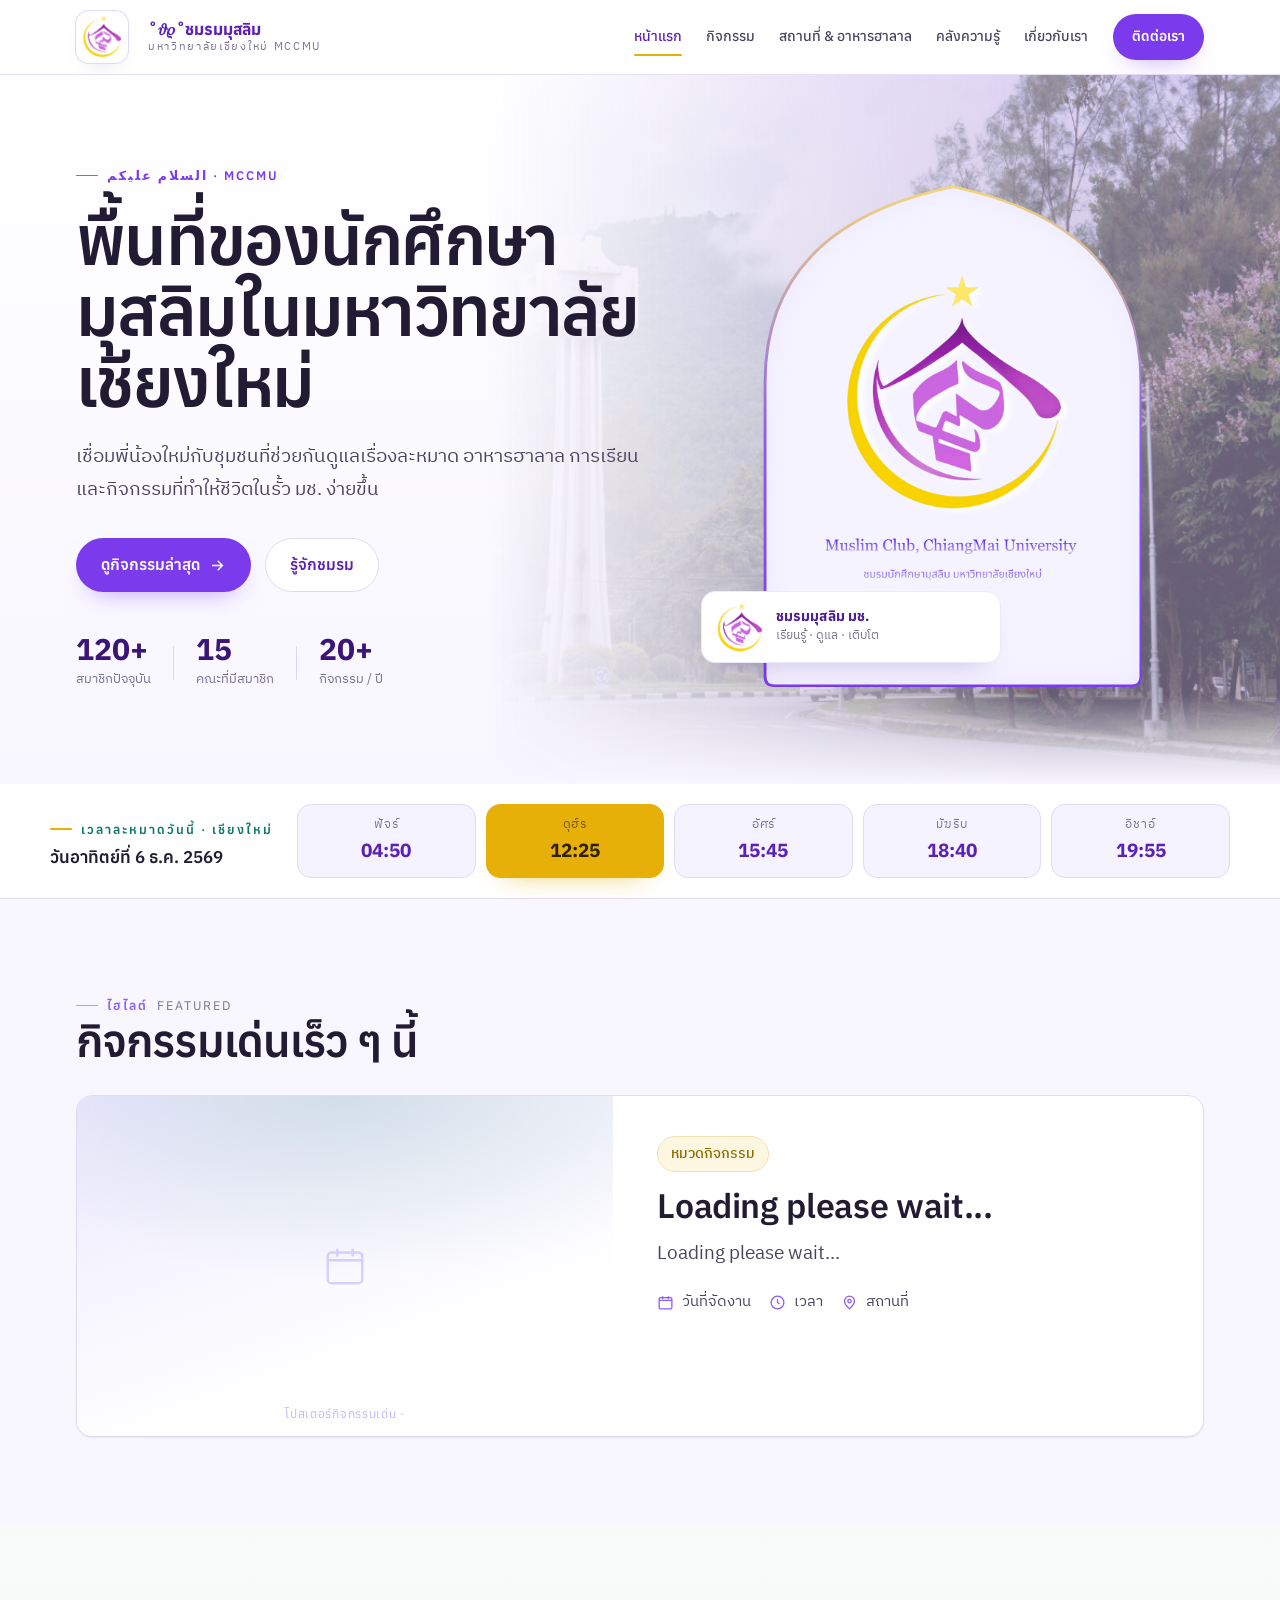
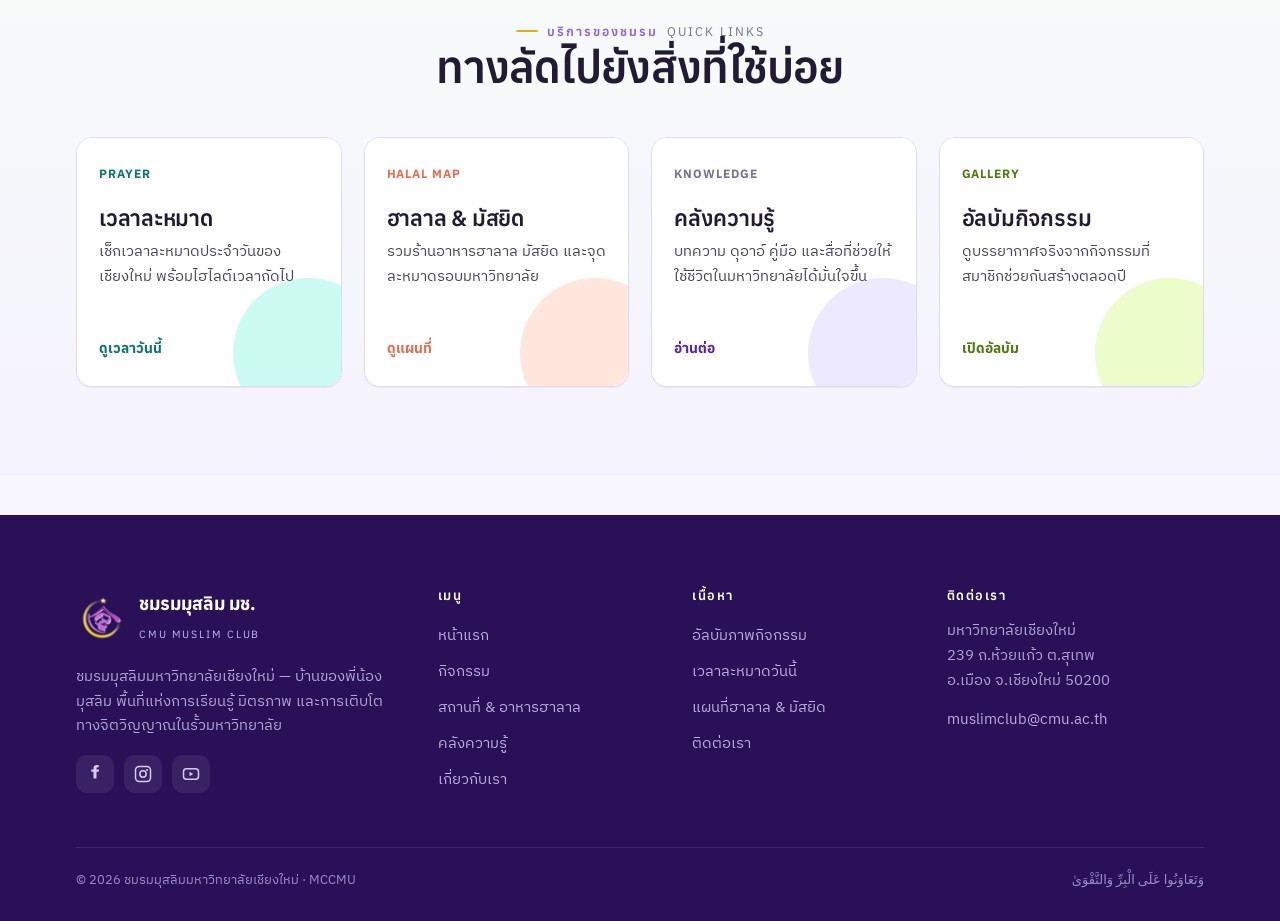
==== index.html @ 12a55e5b "Committee as single-row carousel (big cards) + minor tweaks - about: committee uses card carousel wi" ====
<!DOCTYPE html>
<html lang="th">
<head>
<meta charset="UTF-8">
<meta name="viewport" content="width=device-width, initial-scale=1.0">
<link rel="icon" type="image/png" href="assets/logo_white_bc.png">
<link rel="apple-touch-icon" href="assets/logo_white_bc.png">
<title>ชมรมมุสลิม มช. · MCCMU</title>
<link rel="stylesheet" href="assets/mccmu.css">
</head>
<body data-page="home">
<div id="site-nav"></div>

<section class="hero">
  <div class="hero__photo" aria-hidden="true"></div>
  <div class="hero__pat" aria-hidden="true"></div>
  <div class="container hero__in">
    <div class="hero__copy">
      <span class="eyebrow">السلام عليكم · MCCMU</span>
      <h1>พื้นที่ของนักศึกษามุสลิมในมหาวิทยาลัยเชียงใหม่</h1>
      <p class="hero__lead">เชื่อมพี่น้องใหม่กับชุมชนที่ช่วยกันดูแลเรื่องละหมาด อาหารฮาลาล การเรียน
        และกิจกรรมที่ทำให้ชีวิตในรั้ว มช. ง่ายขึ้น</p>
      <div class="hero__cta">
        <a class="btn btn--primary" href="activities.html">ดูกิจกรรมล่าสุด
          <svg viewBox="0 0 24 24" fill="none" stroke="currentColor" stroke-width="2" stroke-linecap="round"><path d="M5 12h14M13 6l6 6-6 6"/></svg></a>
        <a class="btn btn--ghost" href="about.html">รู้จักชมรม</a>
      </div>
      <div class="hero__meta">
        <div><strong>120+</strong><span>สมาชิกปัจจุบัน</span></div>
        <div class="vr"></div>
        <div><strong>15</strong><span>คณะที่มีสมาชิก</span></div>
        <div class="vr"></div>
        <div><strong>20+</strong><span>กิจกรรม / ปี</span></div>
      </div>
    </div>
    <div class="hero__media">
      <div class="hero__card hero__card--mihrab">
        <span class="hero__brush hero__brush--1" aria-hidden="true"></span>
        <span class="hero__brush hero__brush--2" aria-hidden="true"></span>
        <!-- โลโก้ชมรม (อัตราส่วน 4:5) — วางไฟล์ที่ assets/club-logo.png -->
        <img class="hero__logo-img" src="assets/club-logo.png"
             alt="โลโก้ชมรมนักศึกษามุสลิม มหาวิทยาลัยเชียงใหม่ · Muslim Club, Chiang Mai University"
             width="2079" height="2600">
        <!-- ทรงมิห์รอบ: clipPath (objectBoundingBox = scale ตามการ์ด) + เส้นขอบทอง -->
        <svg class="hero__arch-outline" viewBox="0 0 80 100" preserveAspectRatio="none" aria-hidden="true">
          <defs>
            <clipPath id="mihrabClip" clipPathUnits="objectBoundingBox">
              <path d="M.05,.98 L.05,.42 Q.05,.12 .5,.045 Q.95,.12 .95,.42 L.95,.98 Q.95,1 .925,1 L.075,1 Q.05,1 .05,.98 Z"/>
            </clipPath>
            <linearGradient id="archGrad" x1="0" y1="0" x2="0" y2="1">
              <stop offset="0" stop-color="#F4D679"/>
              <stop offset=".5" stop-color="#8B5CF6"/>
              <stop offset="1" stop-color="#7C3AED"/>
            </linearGradient>
          </defs>
          <!-- เงานุ่มด้านในขอบ → เพิ่มมิติให้ดูเป็นชั้น -->
          <path class="hero__arch-glow" d="M4,98 L4,42 Q4,12 40,4.5 Q76,12 76,42 L76,98 Q76,100 74,100 L6,100 Q4,100 4,98 Z" fill="none" vector-effect="non-scaling-stroke"/>
          <!-- เส้นขอบหลัก ไล่เฉดทอง→ม่วง ล้อสีโลโก้ -->
          <path class="hero__arch-stroke" d="M4,98 L4,42 Q4,12 40,4.5 Q76,12 76,42 L76,98 Q76,100 74,100 L6,100 Q4,100 4,98 Z" fill="none" vector-effect="non-scaling-stroke"/>
        </svg>
      </div>
      <div class="hero__badge">
        <img src="assets/logo_mark.png" alt="">
        <span><strong>ชมรมมุสลิม มช.</strong><small>เรียนรู้ · ดูแล · เติบโต</small></span>
      </div>
    </div>
  </div>
</section>

<section class="pstrip" id="prayer">
  <div class="container pstrip__in">
    <div class="pstrip__date">
      <span class="eyebrow">เวลาละหมาดวันนี้ · เชียงใหม่</span>
      <div class="pstrip__greg" id="pToday">—</div>
    </div>
    <div class="pstrip__times" id="pTimes"></div>
  </div>
</section>

<!-- กิจกรรมเด่นเร็ว ๆ นี้: ดึงจากชีต activities (featured=yes) — assets/api.js renderFeatured -->
<section class="section">
  <div class="container">
    <div class="s-head reveal" style="margin-bottom:30px">
      <span class="eyebrow">ไฮไลต์ <span class="en">Featured</span></span>
      <h2>กิจกรรมเด่นเร็ว ๆ นี้</h2>
    </div>
    <div class="feature-evt card reveal" id="homeFeatured">
      <div class="ph" data-label="โปสเตอร์กิจกรรมเด่น ·">
        <svg viewBox="0 0 24 24" fill="none" stroke="currentColor" stroke-width="1.3"><rect x="3" y="5" width="18" height="16" rx="2"/><path d="M3 9h18M8 3v4M16 3v4"/></svg></div>
      <div class="feature-evt__body">
        <div class="evt__tags" style="display:flex;gap:8px;margin-bottom:14px">
          <span class="chip chip--gold" data-feat="category">หมวดกิจกรรม</span>
        </div>
        <h2 style="font-size:clamp(24px,3vw,34px)" data-feat="title">Loading please wait...</h2>
        <p class="lead" style="margin:14px 0 20px" data-feat="description">Loading please wait...</p>
        <div class="feature-evt__meta">
          <span><svg viewBox="0 0 24 24" fill="none" stroke="currentColor" stroke-width="1.8"><rect x="3" y="5" width="18" height="16" rx="2"/><path d="M8 3v4M16 3v4M3 9h18"/></svg> <span data-feat="date">วันที่จัดงาน</span></span>
          <span><svg viewBox="0 0 24 24" fill="none" stroke="currentColor" stroke-width="1.8"><circle cx="12" cy="12" r="9"/><path d="M12 7v5l3 2"/></svg> <span data-feat="time">เวลา</span></span>
          <span><svg viewBox="0 0 24 24" fill="none" stroke="currentColor" stroke-width="1.8"><path d="M12 21s-7-6-7-11a7 7 0 0 1 14 0c0 5-7 11-7 11z"/><circle cx="12" cy="10" r="2.4"/></svg> <span data-feat="location">สถานที่</span></span>
        </div>
      </div>
    </div>
  </div>
</section>

<!-- บริการของชมรม (Quick links) -->
<section class="section section--soft">
  <div class="container">
    <div class="s-head center reveal">
      <span class="eyebrow">บริการของชมรม <span class="en">Quick links</span></span>
      <h2>ทางลัดไปยังสิ่งที่ใช้บ่อย</h2>
    </div>
    <div class="grid g-4 svc" style="margin-top:46px">
      <a class="card card--hover svc__card svc__card--prayer reveal" href="#prayer">
        <span class="svc__tag">Prayer</span>
        <h3>เวลาละหมาด</h3>
        <p>เช็กเวลาละหมาดประจำวันของเชียงใหม่ พร้อมไฮไลต์เวลาถัดไป</p>
        <span class="svc__go">ดูเวลาวันนี้</span>
      </a>
      <a class="card card--hover svc__card svc__card--map reveal" href="halal-map.html">
        <span class="svc__tag">Halal Map</span>
        <h3>ฮาลาล & มัสยิด</h3>
        <p>รวมร้านอาหารฮาลาล มัสยิด และจุดละหมาดรอบมหาวิทยาลัย</p>
        <span class="svc__go">ดูแผนที่</span>
      </a>
      <a class="card card--hover svc__card svc__card--learn reveal" href="knowledge.html">
        <span class="svc__tag">Knowledge</span>
        <h3>คลังความรู้</h3>
        <p>บทความ ดุอาอ์ คู่มือ และสื่อที่ช่วยให้ใช้ชีวิตในมหาวิทยาลัยได้มั่นใจขึ้น</p>
        <span class="svc__go">อ่านต่อ</span>
      </a>
      <a class="card card--hover svc__card svc__card--gallery reveal" href="activities.html#gallery">
        <span class="svc__tag">Gallery</span>
        <h3>อัลบัมกิจกรรม</h3>
        <p>ดูบรรยากาศจริงจากกิจกรรมที่สมาชิกช่วยกันสร้างตลอดปี</p>
        <span class="svc__go">เปิดอัลบัม</span>
      </a>
    </div>
  </div>
</section>

<div id="site-footer"></div>

<!-- ข้อมูลทั้งหน้าโหลดก้อนเดียวผ่าน assets/api.js (?sheet=all + cache) · hero เป็นการ์ดโลโก้ static -->
<script>
// today's prayer times (Chiang Mai · placeholder) + highlight next
(function(){
  var times = [
    ['ฟัจร์','Fajr','04:50'],['ดุฮ์ร','Dhuhr','12:25'],['อัศร์','Asr','15:45'],
    ['มัฆริบ','Maghrib','18:40'],['อิชาอ์','Isha','19:55']
  ];
  var now = new Date();
  var mins = now.getHours()*60+now.getMinutes();
  var nextIdx = times.findIndex(function(t){var p=t[2].split(':');return (+p[0]*60+ +p[1])>mins;});
  if(nextIdx<0) nextIdx=0;
  var wrap=document.getElementById('pTimes');
  wrap.innerHTML = times.map(function(t,i){
    return '<div class="ptime'+(i===nextIdx?' next':'')+'"><span>'+t[0]+'</span><strong>'+t[2]+'</strong></div>';
  }).join('');
  var th = ['อาทิตย์','จันทร์','อังคาร','พุธ','พฤหัสบดี','ศุกร์','เสาร์'];
  var thm=['ม.ค.','ก.พ.','มี.ค.','เม.ย.','พ.ค.','มิ.ย.','ก.ค.','ส.ค.','ก.ย.','ต.ค.','พ.ย.','ธ.ค.'];
  document.getElementById('pToday').textContent =
    'วัน'+th[now.getDay()]+'ที่ '+now.getDate()+' '+thm[now.getMonth()]+' '+(now.getFullYear()+543);
})();
</script>
<script src="assets/api.js"></script>
<script src="assets/site.js"></script>
</body>
</html>
---- assets/mccmu.css ----
/* ==========================================================================
   MCCMU — Muslim Club, Chiang Mai University
   Design system · purple minimal · bilingual (TH/EN)
   ========================================================================== */

@import url('https://fonts.googleapis.com/css2?family=Anuphan:wght@300;400;500;600;700&family=IBM+Plex+Sans+Thai:wght@300;400;500;600;700&display=swap');

:root{
  /* ---- pastel purple scale ---- */
  --grape-950:#2A1057;
  --grape-900:#3B1578;
  --grape-800:#4C1D95;
  --grape-700:#5B21B6;
  --grape-600:#7C3AED;   /* primary — pastel-shifted */
  --grape-500:#8B5CF6;
  --grape-400:#A78BFA;
  --violet-300:#C4B5FD;
  --violet-200:#DDD6FE;
  --lilac-100:#EDE9FE;
  --lilac-50:#F5F3FF;

  /* ---- neutrals ---- */
  --paper:#F8F6FF;
  --paper-2:#F0ECFB;
  --ink:#211B33;
  --ink-soft:#4A4360;
  --muted:#7A7290;
  --line:#E2DAF5;
  --white:#ffffff;

  /* ---- accent (gold, from logo) — use sparingly ---- */
  --gold:#E7B008;
  --gold-soft:#F4D679;
  --teal:#0F766E;
  --teal-soft:#CCFBF1;
  --coral:#E76F51;
  --coral-soft:#FFE7DE;
  --leaf:#4D7C0F;
  --leaf-soft:#ECFCCB;

  /* ---- effects ---- */
  --radius:16px;
  --radius-sm:10px;
  --radius-lg:24px;
  --shadow-sm:0 1px 2px rgba(43,15,92,.05), 0 1px 0 rgba(43,15,92,.02);
  --shadow:0 14px 40px -22px rgba(43,15,92,.35);
  --shadow-lg:0 40px 90px -50px rgba(43,15,92,.55);
  --ring:0 0 0 1px var(--line);

  --container:1180px;
  --nav-h:74px;

  --font-display:'Anuphan', system-ui, sans-serif;
  --font-body:'IBM Plex Sans Thai','Anuphan', system-ui, sans-serif;
}

/* ---------- reset ---------- */
*,*::before,*::after{box-sizing:border-box;}
html{ -webkit-text-size-adjust:100%; scroll-behavior:smooth; }
body{
  margin:0;
  font-family:var(--font-body);
  background:
    linear-gradient(180deg, rgba(255,255,255,.6), transparent 380px),
    var(--paper);
  color:var(--ink);
  font-size:17px;
  line-height:1.65;
  -webkit-font-smoothing:antialiased;
  text-rendering:optimizeLegibility;
}
img{max-width:100%;display:block;}
a{color:inherit;text-decoration:none;}
button{font-family:inherit;}
h1,h2,h3,h4{font-family:var(--font-display);font-weight:600;line-height:1.12;margin:0;letter-spacing:-.01em;color:var(--ink);}
p{margin:0;}
::selection{background:var(--violet-200);color:var(--grape-900);}

/* ---------- layout helpers ---------- */
.container{width:100%;max-width:var(--container);margin-inline:auto;padding-inline:26px;}
.section{padding:88px 0;}
.section--tight{padding:64px 0;}
.eyebrow{
  display:inline-flex;align-items:center;gap:9px;
  font-family:var(--font-display);
  font-size:12.5px;font-weight:600;letter-spacing:.16em;text-transform:uppercase;
  color:var(--grape-500);
}
.eyebrow::before{content:"";width:22px;height:1.5px;background:var(--gold);border-radius:2px;}
.lead{font-size:19px;color:var(--ink-soft);line-height:1.7;}
.muted{color:var(--muted);}
.en{ font-family:var(--font-display); color:var(--muted); font-weight:400; }

/* section title block */
.s-head{max-width:660px;}
.s-head h2{font-size:clamp(30px,4vw,44px);letter-spacing:-.02em;}
.s-head .lead{margin-top:18px;}
.center{text-align:center;margin-inline:auto;}

/* ---------- buttons ---------- */
.btn{
  display:inline-flex;align-items:center;justify-content:center;gap:9px;
  font-family:var(--font-display);font-weight:600;font-size:15.5px;
  padding:13px 24px;border-radius:999px;border:1px solid transparent;
  cursor:pointer;transition:transform .18s ease, box-shadow .18s ease, background .18s ease, color .18s ease;
  white-space:nowrap;
}
.btn svg{width:17px;height:17px;}
.btn--primary{ background:var(--grape-600); color:#fff; box-shadow:0 12px 26px -14px rgba(124,58,237,.55); }
.btn--primary:hover{ background:var(--grape-500); transform:translateY(-2px); box-shadow:0 18px 34px -14px rgba(124,58,237,.65); }
.btn--ghost{ background:#fff; color:var(--grape-700); border-color:var(--line); }
.btn--ghost:hover{ border-color:var(--violet-300); color:var(--grape-600); transform:translateY(-2px); }
.btn--light{ background:rgba(255,255,255,.1); color:#fff; border-color:rgba(255,255,255,.28); backdrop-filter:blur(6px); }
.btn--light:hover{ background:rgba(255,255,255,.18); transform:translateY(-2px); }
.btn--gold{ background:var(--gold); color:#3a2a00; }
.btn--gold:hover{ background:var(--gold-soft); transform:translateY(-2px); }
.btn--sm{ padding:10px 18px; font-size:14px; }

/* ---------- cards ---------- */
.card{
  background:#fff;border:1px solid var(--line);border-radius:var(--radius);
  box-shadow:var(--shadow-sm);transition:transform .2s ease, box-shadow .2s ease, border-color .2s ease;
}
.card--hover:hover{ transform:translateY(-4px); box-shadow:var(--shadow); border-color:var(--violet-200); }

/* arch / mihrab framed media (echoes the dome in the logo) */
.arch{ border-radius:140px 140px var(--radius) var(--radius); overflow:hidden; }
.arch-sm{ border-radius:80px 80px 10px 10px; overflow:hidden; }

/* placeholder media */
.ph{
  position:relative;background:
    radial-gradient(120% 90% at 50% 0%, rgba(15,118,110,.14), transparent 60%),
    linear-gradient(160deg,var(--lilac-100),#fff 70%);
  color:var(--violet-300);display:grid;place-items:center;overflow:hidden;
}
.ph svg{width:46px;height:46px;opacity:.6;}
.ph[data-label]::after{
  content:attr(data-label);position:absolute;bottom:12px;left:0;right:0;text-align:center;
  font-family:var(--font-display);font-size:12px;letter-spacing:.06em;color:var(--violet-300);text-transform:uppercase;
}
/* real image inside a .ph wrapper (loaded from backend/Drive) */
.ph > img{position:absolute;inset:0;width:100%;height:100%;object-fit:cover;display:block;}
.ph.has-img{background:none;}
.ph.has-img::after{display:none;}
.ph.has-img > svg{display:none;}

.media-fill{position:absolute;inset:0;width:100%;height:100%;object-fit:cover;}

/* skeleton loading shimmer */
.skel{position:relative;overflow:hidden;background:var(--lilac-100);}
.skel::after{content:"";position:absolute;inset:0;transform:translateX(-100%);
  background:linear-gradient(90deg,transparent,rgba(255,255,255,.6),transparent);
  animation:skelShimmer 1.3s infinite;}
@keyframes skelShimmer{100%{transform:translateX(100%);}}
.skel-line{height:12px;border-radius:6px;margin:8px 0;}
@media (prefers-reduced-motion:reduce){.skel::after{animation:none;}}

/* chips / badges */
.chip{
  display:inline-flex;align-items:center;gap:7px;
  padding:6px 13px;border-radius:999px;font-size:13.5px;font-weight:500;
  background:var(--lilac-50);color:var(--grape-600);border:1px solid var(--line);
}
.chip--gold{ background:#fdf6e0; color:#8a6a00; border-color:#f0e2b0; }
.dot{width:7px;height:7px;border-radius:50%;background:var(--grape-500);}

/* ---------- decorative ---------- */
.khatam{ color:var(--violet-300); }   /* set color, use as mask/stroke holder */
.divider-mark{
  display:flex;align-items:center;justify-content:center;gap:14px;color:var(--violet-300);
}
.divider-mark::before,.divider-mark::after{content:"";height:1px;width:54px;background:linear-gradient(90deg,transparent,var(--violet-200));}
.divider-mark::after{background:linear-gradient(90deg,var(--violet-200),transparent);}

/* ===========================================================================
   NAVBAR
   =========================================================================== */
.nav{
  position:sticky;top:0;z-index:50;
  background:rgba(255,255,255,.88);backdrop-filter:saturate(150%) blur(16px);
  border-bottom:1px solid rgba(226,218,245,.82);
}
.nav__in{ height:var(--nav-h); display:flex;align-items:center;gap:14px; }
.brand{ display:flex;align-items:center;gap:20px; margin-right:auto; }
.brand__logo-wrap{
  display:flex;align-items:center;justify-content:center;
  width:52px;height:52px;border-radius:13px;overflow:hidden;flex-shrink:0;
  background:#fff;box-shadow:var(--ring), 0 10px 24px -18px rgba(43,15,92,.5);
}
.brand__logo{ width:52px;height:52px;object-fit:contain; }
.brand__txt{ display:flex;flex-direction:column;line-height:1.05; }
.brand__th{ font-family:var(--font-display);font-weight:700;font-size:16px;color:var(--grape-700);letter-spacing:-.01em; padding-bottom:5px; }
.brand__en{ font-size:10.5px;letter-spacing:.16em;text-transform:uppercase;color:var(--muted);white-space:nowrap; }
.nav__links{ display:flex;align-items:center;gap:2px; }
.nav__links a{
  font-family:var(--font-display);font-weight:500;font-size:14px;color:var(--ink-soft);white-space:nowrap;
  padding:9px 11px;border-radius:999px;transition:color .15s, background .15s;position:relative;
}
.nav__links a:hover{ color:var(--grape-600);background:var(--lilac-50); }
.nav__links a.is-active{ color:var(--grape-700); }
.nav__links a.is-active::after{
  content:"";position:absolute;left:11px;right:11px;bottom:2px;height:2px;border-radius:2px;background:var(--gold);
}
.nav__cta{ display:flex;align-items:center;gap:10px; }
.nav__burger{ display:none;width:42px;height:42px;border-radius:12px;border:1px solid var(--line);background:#fff;cursor:pointer;align-items:center;justify-content:center; }
.nav__burger svg{width:20px;height:20px;color:var(--grape-700);}

/* mobile drawer */
.drawer{ display:none; }
@media (max-width:980px){
  .nav__links,.nav__cta .btn{ display:none; }
  .nav__burger{ display:flex; }
  .drawer{
    display:block;position:fixed;inset:var(--nav-h) 0 0 0;z-index:49;
    background:rgba(251,250,255,.98);backdrop-filter:blur(10px);
    padding:22px 26px;overflow-y:auto;transform:translateY(-12px);opacity:0;pointer-events:none;
    transition:opacity .2s, transform .2s;
  }
  .drawer.open{ opacity:1;transform:none;pointer-events:auto; }
  .drawer a{
    display:flex;align-items:center;justify-content:space-between;
    font-family:var(--font-display);font-weight:500;font-size:19px;color:var(--ink);
    padding:16px 4px;border-bottom:1px solid var(--line);
  }
  .drawer a .en{font-size:12px;}
}

/* ===========================================================================
   HOME PAGE REDESIGN
   =========================================================================== */
.hero{
  position:relative;overflow:hidden;color:var(--ink);padding:82px 0 92px;
  /* ธีมมินิมัลม่วง — พื้นสว่างลาเวนเดอร์ (รูปวิวอยู่ชั้น .hero__photo ฝั่งขวา) */
  background:
    radial-gradient(70% 90% at 88% -12%, rgba(139,92,246,.12), transparent 60%),
    linear-gradient(180deg, #ffffff 0%, var(--paper) 100%);
}
/* รูปวิว (หอนาฬิกา มช.) ฝั่งขวา เฟดจางหายไปทางซ้าย + เคลือบโทนม่วงให้เข้าธีม/กลบรอยแตก */
.hero__photo{
  position:absolute;top:0;right:0;bottom:0;width:62%;z-index:0;pointer-events:none;
  background:
    linear-gradient(rgba(124,58,237,.32), rgba(59,21,120,.40)),
    url('view.png') center 30%/cover no-repeat;
  filter:saturate(.7);
  opacity:.65;
  -webkit-mask-image:linear-gradient(90deg, transparent 0%, rgba(0,0,0,.5) 36%, #000 70%);
          mask-image:linear-gradient(90deg, transparent 0%, rgba(0,0,0,.5) 36%, #000 70%);
}
.hero::after{
  content:"";position:absolute;left:0;right:0;bottom:-1px;height:90px;
  background:linear-gradient(180deg, transparent, var(--paper));
  pointer-events:none;
}
.hero__pat{position:absolute;inset:0;color:var(--grape-500);opacity:.05;background-image:var(--khatam-url);background-size:118px;}
.hero__in{position:relative;z-index:1;display:grid;grid-template-columns:minmax(0,1fr) minmax(330px,.88fr);align-items:center;gap:54px;}
.hero .eyebrow{color:var(--grape-600);}
.hero .eyebrow::before{background:var(--grape-500);}
.hero h1{color:var(--ink);font-size:clamp(38px,5.8vw,68px);letter-spacing:-.025em;margin-top:18px;line-height:1.05;max-width:780px;}
.hero__lead{margin-top:22px;max-width:600px;font-size:19px;line-height:1.75;color:var(--ink-soft);}
.hero__cta{display:flex;gap:14px;margin-top:32px;flex-wrap:wrap;}
.hero__meta{display:flex;align-items:center;gap:22px;margin-top:42px;flex-wrap:wrap;}
.hero__meta strong{font-family:var(--font-display);font-size:30px;color:var(--grape-900);display:block;line-height:1;}
.hero__meta span{font-size:13px;color:var(--muted);}
.hero__meta .vr{width:1px;height:34px;background:var(--violet-200);}
.hero__media{position:relative;display:flex;align-items:center;justify-content:center;min-height:470px;}
.hero__card{
  position:relative;width:min(100%,420px);aspect-ratio:4/5;border-radius:24px;overflow:hidden;
  border:1px solid rgba(255,255,255,.28);
  box-shadow:0 36px 70px -34px rgba(0,0,0,.72), 0 0 0 8px rgba(255,255,255,.08);
  transform:rotate(1.4deg);
}
.hero__slides{position:absolute;inset:0;background:var(--grape-900);}
.hero__slide{
  position:absolute;inset:0;width:100%;height:100%;object-fit:cover;
  opacity:0;transform:scale(1.06);transition:opacity 1.1s ease, transform 6.5s ease;
}
.hero__slide.is-active{opacity:1;transform:scale(1);}
.hero__card::after{
  content:"";position:absolute;inset:0;pointer-events:none;
  background:linear-gradient(180deg, rgba(0,0,0,.08), transparent 42%, rgba(33,27,51,.42));
}
/* hero card ทรงมิห์รอบโค้งแหลม (ธีมมัสยิด) ใส่โลโก้ + พื้นหลังแต่งลาย โทนม่วง/ทอง
   ใช้ SVG clipPath (objectBoundingBox) ทำปลายแหลม — scale ตามการ์ดอัตโนมัติ */
.hero__card--mihrab{
  background:var(--lilac-50);                 /* ลาเวนเดอร์อ่อน แยกจากพื้น hero นิด ๆ */
  transform:none;border:0;border-radius:0;
  display:flex;align-items:center;justify-content:center;
  -webkit-clip-path:url(#mihrabClip);
  clip-path:url(#mihrabClip);
  filter:drop-shadow(0 16px 30px rgba(59,21,120,.16)); /* เงานุ่มตามรูปทรง ไม่ลอย */
}
.hero__card--mihrab::after{display:none;}    /* ไม่ต้องมี overlay เข้มทับโลโก้ */
.hero__card--mihrab .hero__logo-img{
  position:relative;z-index:2;
  width:74%;height:auto;max-height:80%;object-fit:contain;display:block;
  margin-top:9%;                             /* ดันโลโก้ลงให้พ้นยอดแหลม */
}
/* เส้นขอบทองตามรูปทรงมิห์รอบ */
.hero__arch-outline{position:absolute;inset:0;width:100%;height:100%;z-index:3;pointer-events:none;}
.hero__arch-glow{stroke:var(--grape-400);stroke-width:5;opacity:.28;filter:blur(2px);}
.hero__arch-stroke{stroke:url(#archGrad);stroke-width:5;}
/* brush accent — ซ่อนไว้ในธีมมินิมัล (ลดของประดับ) */
.hero__brush{ display:none; }
.hero__badge{
  position:absolute;left:0;bottom:24px;z-index:6;display:flex;align-items:center;gap:12px;
  width:min(82%,300px);padding:11px 14px;border-radius:14px;background:#fff;
  color:var(--ink);border:1px solid var(--lilac-100);box-shadow:0 14px 28px -18px rgba(59,21,120,.30);
  animation:floaty 4.8s ease-in-out infinite;
}
.hero__badge img{width:48px;height:48px;object-fit:contain;flex-shrink:0;}
.hero__badge strong{font-family:var(--font-display);font-size:14px;line-height:1.2;display:block;color:var(--grape-800);}
.hero__badge small{display:block;font-size:12px;color:var(--muted);margin-top:2px;}
.hero__dots{position:absolute;left:0;right:0;bottom:16px;display:flex;gap:7px;justify-content:center;z-index:5;}
.hero__dot{width:7px;height:7px;border-radius:50%;background:rgba(255,255,255,.52);transition:.35s;}
.hero__dot.is-active{background:var(--gold-soft);width:22px;border-radius:5px;}
@keyframes floaty{0%,100%{transform:translateY(0)}50%{transform:translateY(-8px)}}

.pstrip{background:#fff;color:var(--ink);border-bottom:1px solid var(--line);}
.pstrip__in{display:flex;align-items:center;gap:24px;padding:20px 0;flex-wrap:wrap;}
.pstrip__date{min-width:190px;}
.pstrip .eyebrow{color:var(--teal);}
.pstrip__greg{font-family:var(--font-display);font-weight:600;font-size:17px;margin-top:4px;}
.pstrip__times{display:flex;gap:10px;flex:1;flex-wrap:wrap;}
.ptime{flex:1;min-width:88px;text-align:center;padding:11px 8px;border-radius:14px;border:1px solid var(--line);background:var(--lilac-50);}
.ptime span{display:block;font-size:11.5px;letter-spacing:.08em;text-transform:uppercase;color:var(--muted);}
.ptime strong{font-family:var(--font-display);font-size:19px;font-weight:700;color:var(--grape-700);}
.ptime.next{background:var(--gold);border-color:var(--gold);box-shadow:0 14px 28px -20px rgba(231,176,8,.8);}
.ptime.next span{color:#745600;}.ptime.next strong{color:#2e2100;}
.pstrip__link{display:inline-flex;align-items:center;gap:7px;font-family:var(--font-display);font-weight:700;font-size:14.5px;color:var(--teal);white-space:nowrap;}
.pstrip__link svg{width:16px;height:16px;}

.home-intro{display:grid;grid-template-columns:minmax(0,1.05fr) minmax(320px,.95fr);gap:42px;align-items:center;}
.home-intro__copy h2{font-size:clamp(30px,4vw,46px);margin-top:14px;}
.home-intro__copy .lead{margin-top:18px;max-width:650px;}
.home-intro__panel{display:grid;gap:12px;}
.quick-row{
  display:grid;grid-template-columns:44px 1fr;gap:4px 16px;align-items:center;padding:18px 20px;border-radius:16px;
  background:#fff;border:1px solid var(--line);box-shadow:var(--shadow-sm);
}
.quick-row span{grid-row:span 2;font-family:var(--font-display);font-weight:800;color:var(--teal);font-size:18px;}
.quick-row strong{font-family:var(--font-display);font-size:18px;color:var(--ink);}
.quick-row small{color:var(--muted);font-size:13.5px;}
.quick-row:hover{border-color:var(--teal-soft);box-shadow:var(--shadow);transform:translateY(-2px);}

.section--soft{background:linear-gradient(180deg,#F7FBF8 0%, var(--lilac-50) 100%);}
.row-head{display:flex;justify-content:space-between;align-items:flex-end;gap:20px;flex-wrap:wrap;}

.svc__card{
  position:relative;min-height:250px;padding:26px 22px;display:flex;flex-direction:column;align-items:flex-start;overflow:hidden;
  isolation:isolate;
}
.svc__card::before{content:"";position:absolute;inset:0;z-index:-2;background:#fff;}
.svc__card::after{
  content:"";position:absolute;right:-42px;bottom:-42px;width:150px;height:150px;border-radius:50%;z-index:-1;
  background:rgba(124,58,237,.1);transition:transform .2s ease;
}
.svc__card:hover::after{transform:scale(1.12);}
.svc__tag{font-family:var(--font-display);font-weight:700;font-size:12px;letter-spacing:.08em;text-transform:uppercase;color:var(--muted);}
.svc__card h3{font-size:22px;margin:22px 0 10px;}
.svc__card p{color:var(--ink-soft);font-size:14.8px;line-height:1.65;flex:1;}
.svc__go{margin-top:18px;font-family:var(--font-display);font-weight:700;font-size:14px;color:var(--grape-700);}
.svc__card--prayer::after{background:var(--teal-soft);}
.svc__card--map::after{background:var(--coral-soft);}
.svc__card--learn::after{background:var(--lilac-100);}
.svc__card--gallery::after{background:var(--leaf-soft);}
.svc__card--prayer .svc__tag,.svc__card--prayer .svc__go{color:var(--teal);}
.svc__card--map .svc__tag,.svc__card--map .svc__go{color:var(--coral);}
.svc__card--gallery .svc__tag,.svc__card--gallery .svc__go{color:var(--leaf);}

.home-events{margin-top:44px;}
.evt{overflow:hidden;}
.evt__media{position:relative;aspect-ratio:16/10;overflow:hidden;background:var(--lilac-100);}
.evt__media img{width:100%;height:100%;object-fit:cover;transition:transform .45s ease;}
.evt:hover .evt__media img{transform:scale(1.04);}
.evt__body{display:flex;gap:16px;padding:20px;}
.evt__date{flex-shrink:0;width:58px;height:58px;border-radius:14px;background:var(--grape-700);color:#fff;display:grid;place-items:center;text-align:center;line-height:1;}
.evt__date span{font-family:var(--font-display);font-size:22px;font-weight:700;}
.evt__date small{font-size:11px;opacity:.85;}
.evt h3{font-size:18px;margin:8px 0 5px;line-height:1.35;}
.evt p{font-size:14px;}
.ph.arch-sm{border-radius:16px 16px 0 0;}

.story-band{background:#fff;padding-top:72px;padding-bottom:72px;}
.story-band__in{display:grid;grid-template-columns:.95fr 1.05fr;gap:48px;align-items:center;}
.story-band__media{border-radius:24px;overflow:hidden;box-shadow:var(--shadow-lg);aspect-ratio:16/11;}
.story-band__media img{width:100%;height:100%;object-fit:cover;}
.story-band__copy h2{font-size:clamp(30px,4vw,44px);margin-top:14px;}
.story-band__copy .lead{margin-top:18px;}
.story-points{display:flex;gap:10px;flex-wrap:wrap;margin-top:24px;}
.story-points span{padding:9px 13px;border-radius:999px;background:var(--lilac-50);border:1px solid var(--line);font-family:var(--font-display);font-size:13.5px;color:var(--ink-soft);}

.verse{background:linear-gradient(135deg,var(--grape-950),#20362f);color:#fff;padding:84px 0;position:relative;overflow:hidden;text-align:center;}
.verse__pat{position:absolute;inset:0;color:#fff;opacity:.05;background-image:var(--khatam-url);background-size:120px;}
.verse__in{position:relative;max-width:760px;margin-inline:auto;}
.verse__ar{font-size:clamp(30px,5vw,46px);color:var(--gold-soft);margin:22px 0 18px;line-height:1.5;direction:rtl;font-family:'Anuphan',serif;}
.verse__tr{font-size:clamp(19px,2.4vw,24px);color:#e7ddfb;line-height:1.6;}
.verse__src{display:inline-block;margin-top:18px;font-size:13.5px;letter-spacing:.06em;color:var(--violet-300);}
.divider-mark{color:var(--gold);}

@media (max-width:960px){
  .hero{padding:58px 0 74px;}
  .hero__in,.home-intro,.story-band__in{grid-template-columns:1fr;}
  /* จอแคบ: รูปวิวเต็มกว้าง เฟดจากบนลงล่างแทน */
  .hero__photo{width:100%;opacity:.4;
    -webkit-mask-image:linear-gradient(180deg, transparent 0%, rgba(0,0,0,.55) 32%, #000 70%);
            mask-image:linear-gradient(180deg, transparent 0%, rgba(0,0,0,.55) 32%, #000 70%);}
  .hero__media{order:-1;min-height:auto;}
  .hero__card{width:min(100%,360px);transform:none;}
  .hero__badge{left:22px;bottom:22px;}
}
@media (max-width:620px){
  .hero h1{font-size:clamp(34px,12vw,48px);}
  .hero__meta{gap:14px;}
  .hero__meta .vr{display:none;}
  .hero__badge{position:relative;left:auto;bottom:auto;margin-top:-54px;width:calc(100% - 32px);}
  .pstrip__times{display:grid;grid-template-columns:repeat(2,minmax(0,1fr));width:100%;}
  .pstrip__link{width:100%;justify-content:center;}
  .quick-row{grid-template-columns:36px 1fr;padding:16px;}
  .svc__card{min-height:220px;}
}
@media (prefers-reduced-motion:reduce){
  .hero__slide{transition:opacity .4s;transform:none;}
  .hero__badge{animation:none;}
  .evt__media img,.svc__card::after{transition:none;}
}

/* ===========================================================================
   FOOTER
   =========================================================================== */
.footer{
  background:var(--grape-950);color:#cfc4ec;position:relative;overflow:hidden;
  padding:74px 0 30px;margin-top:40px;
}
.footer__pattern{ position:absolute;inset:0;color:#fff;opacity:.05;
  background-image:var(--khatam-url);background-size:120px;pointer-events:none; }
.footer__grid{ position:relative;display:grid;grid-template-columns:1.5fr 1fr 1fr 1.2fr;gap:40px; }
.footer__brand{ display:flex;align-items:center;gap:13px;margin-bottom:18px; }
.footer__brand img{ width:50px;height:50px;object-fit:contain; }
.footer__brand .th{ font-family:var(--font-display);font-weight:700;font-size:18px;color:#fff; }
.footer__brand .en{ font-size:10.5px;letter-spacing:.18em;text-transform:uppercase;color:var(--violet-300); }
.footer p{ font-size:14.5px;line-height:1.7;color:#b3a6d6; }
.footer h4{ color:#fff;font-size:13px;letter-spacing:.12em;text-transform:uppercase;margin-bottom:16px;font-weight:600; }
.footer__col a{ display:block;color:#bcaee0;font-size:14.5px;padding:6px 0;transition:color .15s; }
.footer__col a:hover{ color:#fff; }
.footer__social{ display:flex;gap:10px;margin-top:16px; }
.footer__social a{ width:38px;height:38px;border-radius:11px;display:grid;place-items:center;background:rgba(255,255,255,.07);transition:background .15s; }
.footer__social a:hover{ background:rgba(255,255,255,.16); }
.footer__social svg{ width:18px;height:18px;color:#d9cdf5; }
.footer__bottom{
  position:relative;margin-top:48px;padding-top:22px;border-top:1px solid rgba(255,255,255,.1);
  display:flex;justify-content:space-between;gap:16px;flex-wrap:wrap;font-size:13px;color:#9b8dc4;
}
@media (max-width:860px){ .footer__grid{ grid-template-columns:1fr 1fr; } }
@media (max-width:520px){ .footer__grid{ grid-template-columns:1fr; } }

/* ===========================================================================
   reveal-on-scroll
   =========================================================================== */
.reveal{opacity:0;transform:translateY(18px);transition:opacity .7s cubic-bezier(.2,.7,.2,1),transform .7s cubic-bezier(.2,.7,.2,1);}
.reveal.in{opacity:1;transform:none;}
@media (prefers-reduced-motion:reduce){ .reveal{opacity:1;transform:none;transition:none;} html{scroll-behavior:auto;} }

/* generic grids */
.grid{display:grid;gap:22px;}
.g-2{grid-template-columns:repeat(2,1fr);}
.g-3{grid-template-columns:repeat(3,1fr);}
.g-4{grid-template-columns:repeat(4,1fr);}
@media (max-width:900px){ .g-3,.g-4{grid-template-columns:repeat(2,1fr);} }
@media (max-width:620px){ .g-2,.g-3,.g-4{grid-template-columns:1fr;} }

/* page hero (interior pages) */
.phero{ position:relative;overflow:hidden;background:var(--grape-900);color:#fff;padding:74px 0 64px; }
.phero::before{ content:"";position:absolute;inset:0;background:
  radial-gradient(80% 120% at 85% -10%, rgba(124,58,237,.55), transparent 55%),
  radial-gradient(60% 100% at 0% 120%, rgba(231,176,8,.10), transparent 60%); }
.phero__pat{ position:absolute;inset:0;color:#fff;opacity:.06;background-image:var(--khatam-url);background-size:120px; }
/* ── header หน้าย่อยทุกหน้า — gradient เดียวกันหมด ── */
body[data-page="activities"] .phero,
body[data-page="halal"] .phero,
body[data-page="knowledge"] .phero,
body[data-page="about"] .phero {
  background:
    radial-gradient(58% 100% at 88% -14%, rgba(139,92,246,.55), transparent 60%),
    linear-gradient(118deg, var(--grape-950) 0%, var(--grape-800) 56%, var(--grape-700) 100%);
  border-radius:0 0 32px 32px;
  padding:80px 0 72px;
}
/* รูป accent ฝั่งขวา — shared style, per-page image URL */
body[data-page="activities"] .phero::after,
body[data-page="halal"] .phero::after,
body[data-page="knowledge"] .phero::after,
body[data-page="about"] .phero::after {
  content:"";position:absolute;inset:0 0 0 auto;width:54%;z-index:0;pointer-events:none;
  background-size:cover;background-position:center;background-repeat:no-repeat;
  -webkit-mask-image:linear-gradient(90deg, transparent 0%, rgba(0,0,0,.6) 42%, #000 80%);
          mask-image:linear-gradient(90deg, transparent 0%, rgba(0,0,0,.6) 42%, #000 80%);
  mix-blend-mode:soft-light;opacity:.6;
}
body[data-page="activities"] .phero::after{ background-image:url('photo/hero-activities.jpg'); }
body[data-page="halal"]      .phero::after{ background-image:url('photo/hero-halal.jpg'); }
body[data-page="knowledge"]  .phero::after{ background-image:url('photo/hero-knowledge.jpg'); }
body[data-page="about"]      .phero::after{ background-image:url('photo/hero-about.jpg'); }
.phero .container{ position:relative;z-index:1; }
.phero .eyebrow{ color:var(--violet-200); }
.phero .eyebrow::before{ background:var(--gold); }
.phero h1{ color:#fff;font-size:clamp(34px,5vw,56px);margin-top:20px;letter-spacing:-.025em; }
.phero .en{ color:var(--violet-300); }
.phero .lead{ color:#cdbef0;margin-top:20px;max-width:660px;font-size:clamp(16px,1.8vw,19px); }
.crumbs{ font-size:13.5px;color:var(--violet-300);display:flex;gap:8px;align-items:center;margin-bottom:18px; }
.crumbs a:hover{color:#fff;}

/* ===========================================================================
   REUSABLE PAGE COMPONENTS
   =========================================================================== */

/* prose */
.prose p{ margin-bottom:18px;color:var(--ink-soft);font-size:17px;line-height:1.75; }
.prose h3{ font-size:24px;margin:34px 0 12px; }
.prose strong{ color:var(--ink); }

/* split layout */
.split{ display:grid;grid-template-columns:1fr 1fr;gap:56px;align-items:center; }
.split--media-r{ grid-template-columns:1.05fr .95fr; }
@media (max-width:880px){ .split{ grid-template-columns:1fr;gap:34px; } }

/* value / feature list */
.flist{ list-style:none;padding:0;margin:0;display:grid;gap:14px; }
.flist li{ display:flex;gap:14px;align-items:flex-start; }
.flist .fic{ flex-shrink:0;width:38px;height:38px;border-radius:11px;display:grid;place-items:center;background:var(--lilac-100);color:var(--grape-600); }
.flist .fic svg{ width:19px;height:19px; }
.flist h4{ font-size:16.5px;margin-bottom:2px; }
.flist p{ font-size:14.5px;color:var(--muted);line-height:1.55; }

/* stat band */
.stats{ display:grid;grid-template-columns:repeat(4,1fr);gap:20px; }
.stat{ text-align:center;padding:26px 16px; }
.stat strong{ font-family:var(--font-display);font-size:42px;font-weight:700;color:var(--grape-600);display:block;line-height:1; }
.stat span{ font-size:14px;color:var(--muted);margin-top:8px;display:block; }
@media (max-width:620px){ .stats{ grid-template-columns:repeat(2,1fr); } }

/* timeline */
.timeline{ position:relative;padding-left:34px; }
.timeline::before{ content:"";position:absolute;left:9px;top:6px;bottom:6px;width:2px;background:linear-gradient(var(--violet-200),var(--lilac-100)); }
.tl-item{ position:relative;padding-bottom:34px; }
.tl-item::before{ content:"";position:absolute;left:-33px;top:4px;width:18px;height:18px;border-radius:50%;background:#fff;border:3px solid var(--grape-500); }
.tl-item .yr{ font-family:var(--font-display);font-weight:700;color:var(--grape-600);font-size:15px; }
.tl-item h4{ font-size:18px;margin:4px 0 6px; }
.tl-item p{ color:var(--ink-soft);font-size:15px; }

/* team / member */
/* คณะกรรมการ — การ์ดใหญ่แบบเดิม แต่เป็นแถวเดียวเลื่อนได้ (จำกัดแถว + ปุ่มเลื่อน) */
.member{ text-align:center; }
.member .ph{ aspect-ratio:1;border-radius:20px;margin-bottom:14px; }
.member h4{ font-size:17px; }
.member span{ font-size:13.5px;color:var(--grape-500);font-weight:500; }
.member p{ font-size:12.5px;color:var(--muted);margin-top:4px;line-height:1.4; }
.carousel__track > .member{ flex:0 0 auto;width:210px;scroll-snap-align:start; }
@media (max-width:560px){ .carousel__track > .member{ width:160px; } }

/* prayer table */
.ptable{ width:100%;border-collapse:separate;border-spacing:0;background:#fff;border:1px solid var(--line);border-radius:var(--radius);overflow:hidden; }
.ptable th,.ptable td{ padding:14px 16px;text-align:center;font-size:15px; }
.ptable thead th{ background:var(--grape-700);color:#fff;font-family:var(--font-display);font-weight:600;font-size:14px; }
.ptable tbody tr:nth-child(even){ background:var(--lilac-50); }
.ptable tbody td:first-child{ text-align:left;font-weight:600;color:var(--ink); }
.ptable tr.today{ background:var(--lilac-100)!important;box-shadow:inset 3px 0 0 var(--gold); }

/* big prayer cards */
.pcards{ display:grid;grid-template-columns:repeat(6,1fr);gap:14px; }
.pcard{ text-align:center;padding:22px 12px;border-radius:16px;background:#fff;border:1px solid var(--line); }
.pcard .ar{ font-size:13px;color:var(--violet-300);direction:rtl; }
.pcard h4{ font-size:16px;margin:3px 0; }
.pcard .tm{ font-family:var(--font-display);font-size:24px;font-weight:700;color:var(--grape-600); }
.pcard.now{ background:linear-gradient(160deg,var(--grape-600),var(--grape-500));border-color:transparent;color:#fff; }
.pcard.now h4,.pcard.now .tm{ color:#fff; } .pcard.now .ar{ color:var(--violet-200); }
.pcard.now .lbl{ font-size:11px;letter-spacing:.1em;text-transform:uppercase;color:var(--gold-soft);margin-top:6px;display:block; }
@media (max-width:780px){ .pcards{ grid-template-columns:repeat(3,1fr); } }
@media (max-width:440px){ .pcards{ grid-template-columns:repeat(2,1fr); } }

/* forms */
.field{ margin-bottom:18px; }
.field label{ display:block;font-family:var(--font-display);font-weight:500;font-size:14.5px;margin-bottom:7px;color:var(--ink); }
.field label .req{ color:#c026a3; }
.input,.select,.textarea{
  width:100%;padding:12px 15px;border:1px solid var(--line);border-radius:12px;background:#fff;
  font-family:inherit;font-size:15.5px;color:var(--ink);transition:border-color .15s, box-shadow .15s;
}
.input:focus,.select:focus,.textarea:focus{ outline:none;border-color:var(--violet-300);box-shadow:0 0 0 4px var(--lilac-100); }
.textarea{ min-height:120px;resize:vertical; }
.field-row{ display:grid;grid-template-columns:1fr 1fr;gap:16px; }
@media (max-width:560px){ .field-row{ grid-template-columns:1fr; } }
.hint{ font-size:13px;color:var(--muted);margin-top:6px; }
.checkrow{ display:flex;gap:10px;align-items:flex-start;font-size:14.5px;color:var(--ink-soft); }
.checkrow input{ margin-top:4px;accent-color:var(--grape-600);width:17px;height:17px; }

/* place cards (halal / masjid) */
.place{ display:flex;gap:0;overflow:hidden; }
.place__media{ width:38%;flex-shrink:0;min-height:100%; }
.place__body{ padding:20px 22px;flex:1; }
.place__body h3{ font-size:18px;margin-bottom:5px; }
.place__tags{ display:flex;gap:7px;flex-wrap:wrap;margin:10px 0; }
.place__meta{ font-size:13.5px;color:var(--muted);display:flex;align-items:center;gap:7px;margin-top:4px; }
.place__meta svg{ width:15px;height:15px;color:var(--grape-400);flex-shrink:0; }
@media (max-width:560px){ .place{ flex-direction:column; } .place__media{ width:100%;aspect-ratio:16/9; } }

/* article cards */
.article .ph{ aspect-ratio:16/10; }
.article__body{ padding:20px 22px; }
.article__body h3{ font-size:19px;margin:9px 0 8px;line-height:1.3; }
.article__body p{ color:var(--ink-soft);font-size:14.5px; }
.article__meta{ display:flex;gap:10px;align-items:center;font-size:13px;color:var(--muted);margin-top:14px; }

/* gallery */
.masonry{ columns:3;column-gap:16px; }
.masonry > *{ break-inside:avoid;margin-bottom:16px;border-radius:14px;overflow:hidden; }
@media (max-width:780px){ .masonry{ columns:2; } }
@media (max-width:480px){ .masonry{ columns:1; } }

/* faq */
.faq-item{ border:1px solid var(--line);border-radius:14px;background:#fff;margin-bottom:12px;overflow:hidden; }
.faq-q{ width:100%;display:flex;justify-content:space-between;align-items:center;gap:14px;
  padding:18px 20px;background:none;border:none;cursor:pointer;text-align:left;
  font-family:var(--font-display);font-weight:600;font-size:16.5px;color:var(--ink); }
.faq-q svg{ width:20px;height:20px;color:var(--grape-500);flex-shrink:0;transition:transform .2s; }
.faq-item.open .faq-q svg{ transform:rotate(45deg); }
.faq-a{ max-height:0;overflow:hidden;transition:max-height .28s ease; }
.faq-a p{ padding:0 20px 18px;color:var(--ink-soft);font-size:15px;line-height:1.7; }

/* contact tiles */
.ctile{ display:flex;gap:16px;align-items:flex-start;padding:22px; }
.ctile__ic{ flex-shrink:0;width:46px;height:46px;border-radius:13px;display:grid;place-items:center;background:var(--lilac-100);color:var(--grape-600); }
.ctile__ic svg{ width:22px;height:22px; }
.ctile h4{ font-size:16px;margin-bottom:4px; }
.ctile p,.ctile a{ font-size:14.5px;color:var(--ink-soft);line-height:1.55; }
.ctile a:hover{ color:var(--grape-600); }

/* map placeholder */
.mapph{ background:
  linear-gradient(rgba(124,58,237,.06),rgba(124,58,237,.06)),
  repeating-linear-gradient(0deg,transparent,transparent 38px,rgba(124,58,237,.08) 39px),
  repeating-linear-gradient(90deg,transparent,transparent 38px,rgba(124,58,237,.08) 39px),
  var(--lilac-50);
  border:1px solid var(--line);border-radius:var(--radius);position:relative;overflow:hidden;min-height:320px; }
.mappin{ position:absolute;transform:translate(-50%,-100%);color:var(--grape-600); }
.mappin svg{ width:30px;height:30px;filter:drop-shadow(0 4px 6px rgba(91,33,182,.4)); }
.mappin.gold{ color:var(--gold); }

/* tabs */
.tabs{ display:flex;gap:8px;flex-wrap:wrap;margin-bottom:28px; }
.tab{ padding:9px 18px;border-radius:999px;border:1px solid var(--line);background:#fff;cursor:pointer;
  font-family:var(--font-display);font-weight:500;font-size:14.5px;color:var(--ink-soft);transition:all .15s; }
.tab:hover{ border-color:var(--violet-300); }
.tab.active{ background:var(--grape-600);color:#fff;border-color:var(--grape-600); }

/* pill note */
.note{ background:var(--lilac-50);border:1px solid var(--line);border-radius:16px;padding:20px 22px;display:flex;gap:14px;align-items:flex-start; }
.note svg{ width:22px;height:22px;color:var(--grape-500);flex-shrink:0;margin-top:2px; }
.note p{ font-size:14.5px;color:var(--ink-soft);line-height:1.6; }

/* feature-evt — กิจกรรมเด่น (หน้าแรก + กิจกรรม) */
.feature-evt{ display:grid;grid-template-columns:1fr 1.1fr;overflow:hidden; }
.feature-evt > .ph{ min-height:340px;border-radius:0; }
.feature-evt__body{ padding:40px 44px; }
.feature-evt__meta{ display:flex;flex-wrap:wrap;gap:18px;color:var(--ink-soft);font-size:14.5px; }
.feature-evt__meta span{ display:flex;align-items:center;gap:8px; }
.feature-evt__meta svg{ width:17px;height:17px;color:var(--grape-500);flex-shrink:0; }
@media (max-width:820px){ .feature-evt{ grid-template-columns:1fr; } .feature-evt > .ph{ min-height:240px; } .feature-evt__body{ padding:30px 26px; } }

/* poster-card — กิจกรรมที่ผ่านมา (หน้าแรก) รูปโปสเตอร์แนวตั้ง */
.poster-card{ display:block;color:inherit; }
.poster-ph{ aspect-ratio:4/5;border-radius:18px;overflow:hidden;background:var(--lilac-100); }
.poster-card:hover .poster-ph > img{ transform:scale(1.04); }
.poster-ph > img{ transition:transform .45s ease; }
.poster-card__body{ padding:14px 2px 0; }
.poster-card__body .chip{ margin-bottom:4px; }
.poster-card__body h3{ font-size:17px;margin:8px 0 4px;line-height:1.35; }
.poster-card__date{ font-size:13.5px;color:var(--ink-soft); }

/* ── carousel กิจกรรมที่ผ่านมา (หน้ากิจกรรม) ── */
.carousel{ position:relative; }
.carousel__track{
  display:flex;gap:18px;overflow-x:auto;scroll-snap-type:x mandatory;scroll-behavior:smooth;
  padding:4px 2px 12px;-webkit-overflow-scrolling:touch;scrollbar-width:none;
}
.carousel__track::-webkit-scrollbar{ display:none; }
.carousel__track > .poster-card{ flex:0 0 auto;width:270px;scroll-snap-align:start; }
.carousel__track > .gtile{ flex:0 0 auto;width:320px;scroll-snap-align:start; }
.carousel__nav{ display:flex;gap:10px;flex-shrink:0; }
.carousel__btn{
  width:42px;height:42px;border-radius:50%;border:1px solid var(--line);background:#fff;
  color:var(--grape-700);cursor:pointer;display:grid;place-items:center;transition:.2s;
}
.carousel__btn svg{ width:18px;height:18px; }
.carousel__btn:hover{ border-color:var(--violet-300);color:var(--grape-600);transform:translateY(-2px);box-shadow:var(--shadow); }
@media (max-width:560px){ .carousel__track > .poster-card{ width:190px; } .carousel__track > .gtile{ width:240px; } }
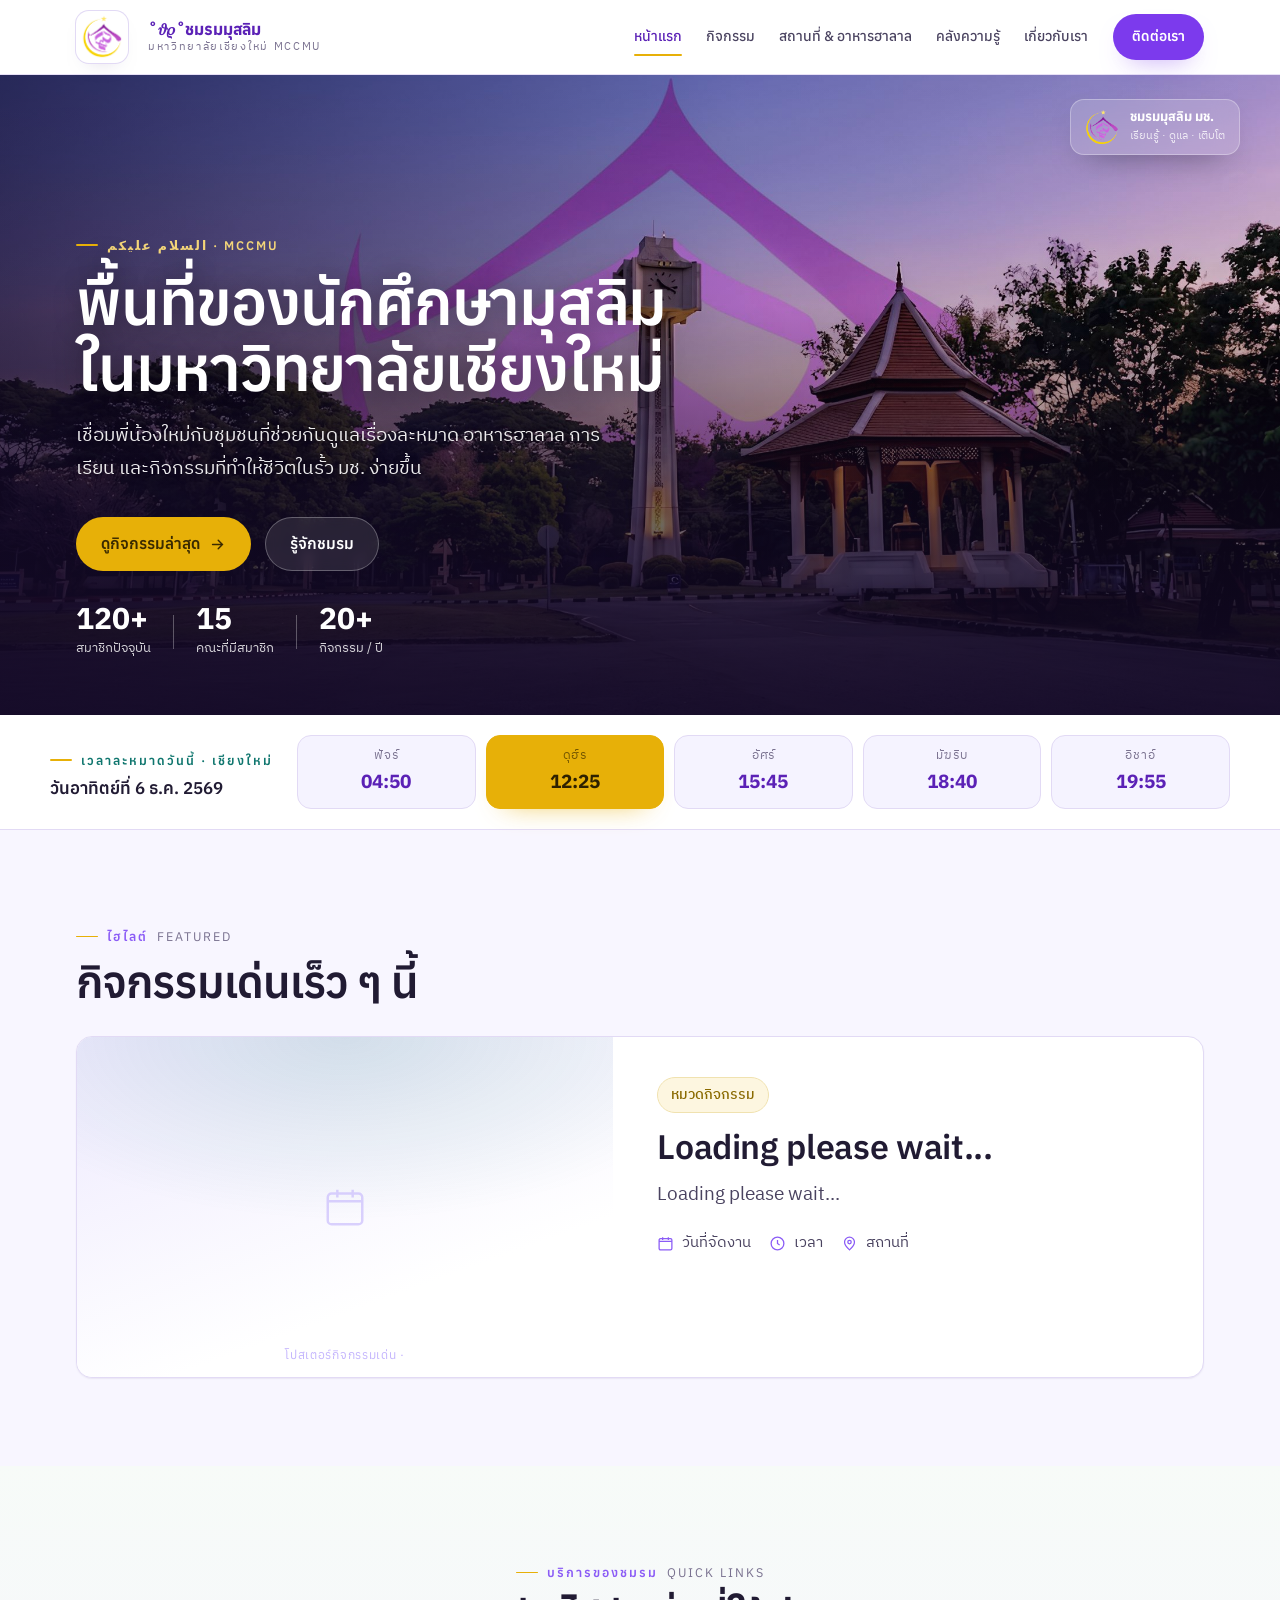
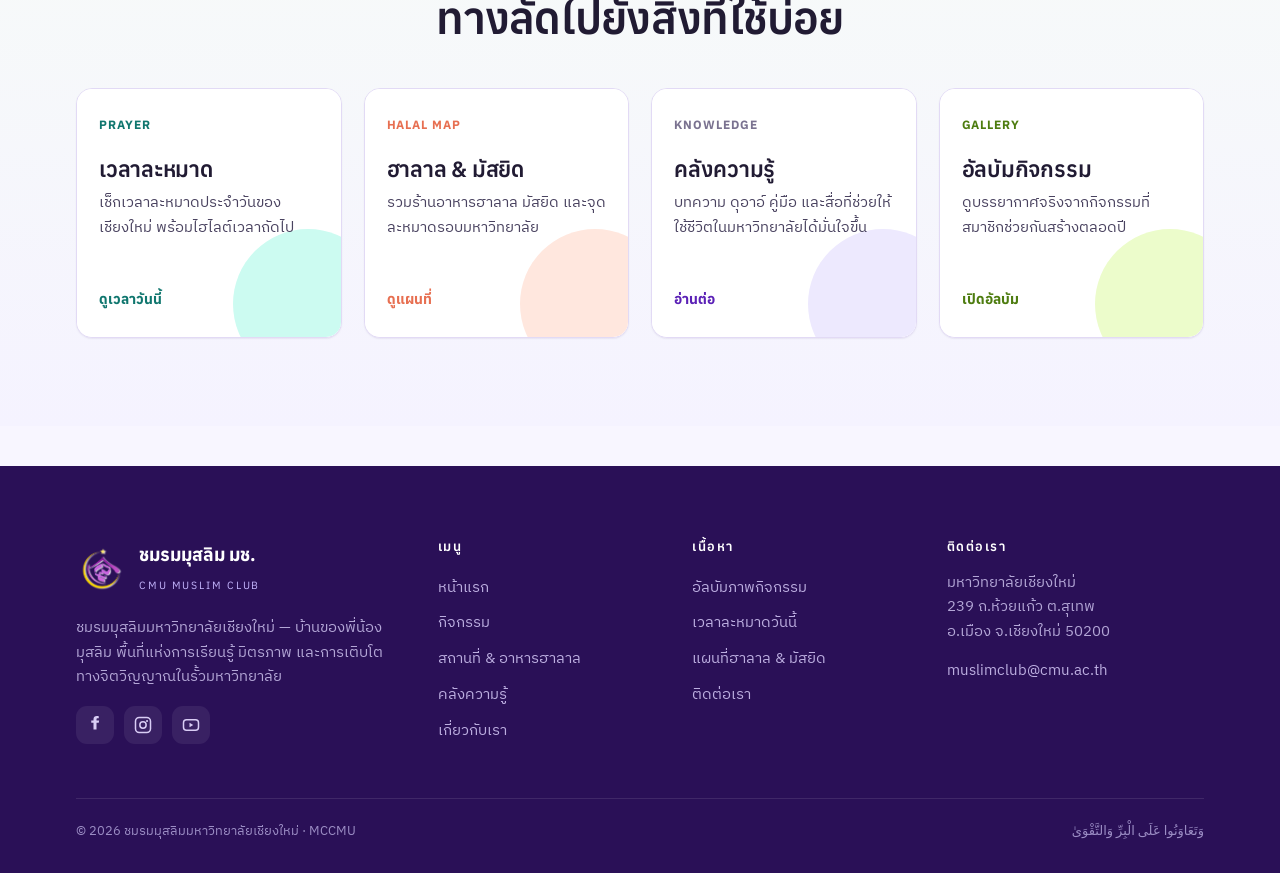
==== commit cfc23891: "Cinematic hero + About redesign (timeline + donation) + favicons - home hero: full-bleed campus phot" ====
--- a/index.html
+++ b/index.html
@@ -11,19 +11,24 @@
 <body data-page="home">
 <div id="site-nav"></div>
 
-<section class="hero">
+<section class="hero hero--cine">
   <div class="hero__photo" aria-hidden="true"></div>
-  <div class="hero__pat" aria-hidden="true"></div>
+  <div class="hero__scrim" aria-hidden="true"></div>
+  <!-- ป้ายแบรนด์ลอยมุมบนขวา -->
+  <div class="hero__badge">
+    <img src="assets/logo_mark.png" alt="">
+    <span><strong>ชมรมมุสลิม มช.</strong><small>เรียนรู้ · ดูแล · เติบโต</small></span>
+  </div>
   <div class="container hero__in">
     <div class="hero__copy">
       <span class="eyebrow">السلام عليكم · MCCMU</span>
-      <h1>พื้นที่ของนักศึกษามุสลิมในมหาวิทยาลัยเชียงใหม่</h1>
+      <h1>พื้นที่ของนักศึกษามุสลิม<br>ในมหาวิทยาลัยเชียงใหม่</h1>
       <p class="hero__lead">เชื่อมพี่น้องใหม่กับชุมชนที่ช่วยกันดูแลเรื่องละหมาด อาหารฮาลาล การเรียน
         และกิจกรรมที่ทำให้ชีวิตในรั้ว มช. ง่ายขึ้น</p>
       <div class="hero__cta">
-        <a class="btn btn--primary" href="activities.html">ดูกิจกรรมล่าสุด
+        <a class="btn btn--gold" href="activities.html">ดูกิจกรรมล่าสุด
           <svg viewBox="0 0 24 24" fill="none" stroke="currentColor" stroke-width="2" stroke-linecap="round"><path d="M5 12h14M13 6l6 6-6 6"/></svg></a>
-        <a class="btn btn--ghost" href="about.html">รู้จักชมรม</a>
+        <a class="btn btn--light" href="about.html">รู้จักชมรม</a>
       </div>
       <div class="hero__meta">
         <div><strong>120+</strong><span>สมาชิกปัจจุบัน</span></div>
@@ -31,37 +36,6 @@
         <div><strong>15</strong><span>คณะที่มีสมาชิก</span></div>
         <div class="vr"></div>
         <div><strong>20+</strong><span>กิจกรรม / ปี</span></div>
-      </div>
-    </div>
-    <div class="hero__media">
-      <div class="hero__card hero__card--mihrab">
-        <span class="hero__brush hero__brush--1" aria-hidden="true"></span>
-        <span class="hero__brush hero__brush--2" aria-hidden="true"></span>
-        <!-- โลโก้ชมรม (อัตราส่วน 4:5) — วางไฟล์ที่ assets/club-logo.png -->
-        <img class="hero__logo-img" src="assets/club-logo.png"
-             alt="โลโก้ชมรมนักศึกษามุสลิม มหาวิทยาลัยเชียงใหม่ · Muslim Club, Chiang Mai University"
-             width="2079" height="2600">
-        <!-- ทรงมิห์รอบ: clipPath (objectBoundingBox = scale ตามการ์ด) + เส้นขอบทอง -->
-        <svg class="hero__arch-outline" viewBox="0 0 80 100" preserveAspectRatio="none" aria-hidden="true">
-          <defs>
-            <clipPath id="mihrabClip" clipPathUnits="objectBoundingBox">
-              <path d="M.05,.98 L.05,.42 Q.05,.12 .5,.045 Q.95,.12 .95,.42 L.95,.98 Q.95,1 .925,1 L.075,1 Q.05,1 .05,.98 Z"/>
-            </clipPath>
-            <linearGradient id="archGrad" x1="0" y1="0" x2="0" y2="1">
-              <stop offset="0" stop-color="#F4D679"/>
-              <stop offset=".5" stop-color="#8B5CF6"/>
-              <stop offset="1" stop-color="#7C3AED"/>
-            </linearGradient>
-          </defs>
-          <!-- เงานุ่มด้านในขอบ → เพิ่มมิติให้ดูเป็นชั้น -->
-          <path class="hero__arch-glow" d="M4,98 L4,42 Q4,12 40,4.5 Q76,12 76,42 L76,98 Q76,100 74,100 L6,100 Q4,100 4,98 Z" fill="none" vector-effect="non-scaling-stroke"/>
-          <!-- เส้นขอบหลัก ไล่เฉดทอง→ม่วง ล้อสีโลโก้ -->
-          <path class="hero__arch-stroke" d="M4,98 L4,42 Q4,12 40,4.5 Q76,12 76,42 L76,98 Q76,100 74,100 L6,100 Q4,100 4,98 Z" fill="none" vector-effect="non-scaling-stroke"/>
-        </svg>
-      </div>
-      <div class="hero__badge">
-        <img src="assets/logo_mark.png" alt="">
-        <span><strong>ชมรมมุสลิม มช.</strong><small>เรียนรู้ · ดูแล · เติบโต</small></span>
       </div>
     </div>
   </div>
@@ -82,7 +56,7 @@
   <div class="container">
     <div class="s-head reveal" style="margin-bottom:30px">
       <span class="eyebrow">ไฮไลต์ <span class="en">Featured</span></span>
-      <h2>กิจกรรมเด่นเร็ว ๆ นี้</h2>
+      <h2 style="margin-top: 10px;">กิจกรรมเด่นเร็ว ๆ นี้</h2>
     </div>
     <div class="feature-evt card reveal" id="homeFeatured">
       <div class="ph" data-label="โปสเตอร์กิจกรรมเด่น ·">
@@ -108,7 +82,7 @@
   <div class="container">
     <div class="s-head center reveal">
       <span class="eyebrow">บริการของชมรม <span class="en">Quick links</span></span>
-      <h2>ทางลัดไปยังสิ่งที่ใช้บ่อย</h2>
+      <h2 style="margin-top: 10px;">ทางลัดไปยังสิ่งที่ใช้บ่อย</h2>
     </div>
     <div class="grid g-4 svc" style="margin-top:46px">
       <a class="card card--hover svc__card svc__card--prayer reveal" href="#prayer">
--- a/assets/mccmu.css
+++ b/assets/mccmu.css
@@ -107,7 +107,7 @@
 }
 .btn svg{width:17px;height:17px;}
 .btn--primary{ background:var(--grape-600); color:#fff; box-shadow:0 12px 26px -14px rgba(124,58,237,.55); }
-.btn--primary:hover{ background:var(--grape-500); transform:translateY(-2px); box-shadow:0 18px 34px -14px rgba(124,58,237,.65); }
+.btn--primary:hover{ background:white; color:var(--grape-600); transform:translateY(-2px); box-shadow:0 18px 34px -14px rgba(124,58,237,.65); }
 .btn--ghost{ background:#fff; color:var(--grape-700); border-color:var(--line); }
 .btn--ghost:hover{ border-color:var(--violet-300); color:var(--grape-600); transform:translateY(-2px); }
 .btn--light{ background:rgba(255,255,255,.1); color:#fff; border-color:rgba(255,255,255,.28); backdrop-filter:blur(6px); }
@@ -238,14 +238,11 @@
 }
 /* รูปวิว (หอนาฬิกา มช.) ฝั่งขวา เฟดจางหายไปทางซ้าย + เคลือบโทนม่วงให้เข้าธีม/กลบรอยแตก */
 .hero__photo{
-  position:absolute;top:0;right:0;bottom:0;width:62%;z-index:0;pointer-events:none;
+  position:absolute;inset:0;z-index:0;pointer-events:none;
+  /* เต็มกว้าง โชว์หอนาฬิกา+โลโก้ในรูป · ซ้ายวอชลาเวนเดอร์ให้อ่านง่าย ขวาเปิดให้เห็นภาพ */
   background:
-    linear-gradient(rgba(124,58,237,.32), rgba(59,21,120,.40)),
-    url('view.png') center 30%/cover no-repeat;
-  filter:saturate(.7);
-  opacity:.65;
-  -webkit-mask-image:linear-gradient(90deg, transparent 0%, rgba(0,0,0,.5) 36%, #000 70%);
-          mask-image:linear-gradient(90deg, transparent 0%, rgba(0,0,0,.5) 36%, #000 70%);
+    linear-gradient(90deg, rgba(248,246,255,.99) 0%, rgba(248,246,255,.90) 40%, rgba(248,246,255,.2) 68%, rgba(248,246,255,0) 100%),
+    url('view.jpg') center 20%/cover no-repeat;
 }
 .hero::after{
   content:"";position:absolute;left:0;right:0;bottom:-1px;height:90px;
@@ -402,9 +399,10 @@
   .hero{padding:58px 0 74px;}
   .hero__in,.home-intro,.story-band__in{grid-template-columns:1fr;}
   /* จอแคบ: รูปวิวเต็มกว้าง เฟดจากบนลงล่างแทน */
-  .hero__photo{width:100%;opacity:.4;
-    -webkit-mask-image:linear-gradient(180deg, transparent 0%, rgba(0,0,0,.55) 32%, #000 70%);
-            mask-image:linear-gradient(180deg, transparent 0%, rgba(0,0,0,.55) 32%, #000 70%);}
+  .hero__photo{
+    background:
+      linear-gradient(180deg, rgba(248,246,255,.5) 0%, rgba(248,246,255,.9) 60%, var(--paper) 100%),
+      url('view.jpg') center 26%/cover no-repeat;}
   .hero__media{order:-1;min-height:auto;}
   .hero__card{width:min(100%,360px);transform:none;}
   .hero__badge{left:22px;bottom:22px;}
@@ -694,3 +692,105 @@
 .carousel__btn svg{ width:18px;height:18px; }
 .carousel__btn:hover{ border-color:var(--violet-300);color:var(--grape-600);transform:translateY(-2px);box-shadow:var(--shadow); }
 @media (max-width:560px){ .carousel__track > .poster-card{ width:190px; } .carousel__track > .gtile{ width:240px; } }
+
+/* ===========================================================================
+   RESPONSIVE LAYER — รองรับ iPad / phone ครอบคลุม
+   (nav เป็น burger ที่ ≤980 อยู่แล้ว · บล็อกนี้ต่อท้ายเพื่อทับค่าตามจำเป็น)
+   =========================================================================== */
+img, iframe, svg, video{ max-width:100%; }          /* กันล้นแนวนอนทุกหน้า */
+
+/* iPad landscape / จอกลาง (≤1024) */
+@media (max-width:1024px){
+  .section{ padding:74px 0; }
+  .section--tight{ padding:52px 0; }
+}
+
+/* iPad portrait / แท็บเล็ต (≤768) */
+@media (max-width:768px){
+  .container{ padding-inline:22px; }
+  .section{ padding:60px 0; }
+  .section--tight{ padding:44px 0; }
+  body[data-page] .phero{ padding:60px 0 54px; }
+  /* รูป accent หัวข้อหน้าย่อย → เต็มกว้าง (เดิม 54% ฝั่งขวา) จะได้ไม่แหว่งบนจอแคบ */
+  body[data-page="activities"] .phero::after,
+  body[data-page="halal"] .phero::after,
+  body[data-page="knowledge"] .phero::after,
+  body[data-page="about"] .phero::after{ width:100%; }
+}
+
+/* มือถือ (≤600) */
+@media (max-width:600px){
+  .container{ padding-inline:18px; }
+  .section{ padding:46px 0; }
+  .section--tight{ padding:34px 0; }
+  body[data-page] .phero{ padding:46px 0 40px;border-radius:0 0 22px 22px; }
+  .hero{ padding:38px 0 50px; }
+  .hero__lead{ font-size:16px;margin-top:16px; }
+  .hero__cta{ width:100%; }
+  .hero__cta .btn{ flex:1 1 160px;justify-content:center; }
+  .hero__meta{ gap:16px;margin-top:28px; }
+  .hero__meta strong{ font-size:24px; }
+  .row-head{ align-items:flex-start;gap:14px; }
+  .feature-evt__body{ padding:24px 20px; }
+  .pstrip__in{ gap:14px;padding:16px 0; }
+}
+
+/* มือถือเล็ก (≤400) */
+@media (max-width:400px){
+  .container{ padding-inline:14px; }
+  .hero h1{ font-size:clamp(26px,9vw,38px); }
+  .carousel__track > .poster-card{ width:160px; }
+  .carousel__track > .gtile{ width:200px; }
+  .carousel__track > .member{ width:146px; }
+}
+
+/* ===========================================================================
+   HERO — concept E: ภาพยนตร์ (รูปแคมปัสเต็มจอ + เงาล่าง + ข้อความล่างซ้าย)
+   วางท้ายไฟล์เพื่อทับธีมสว่างเดิม
+   =========================================================================== */
+.hero--cine{
+  position:relative;overflow:hidden;color:#fff;background:var(--grape-950);
+  min-height:clamp(480px,72vh,640px);
+  display:flex;align-items:flex-end;
+  padding:0 0 clamp(40px,6vh,72px);
+}
+.hero--cine::after{ display:none; }              /* ตัด fade ขอบล่างของธีมเดิม */
+.hero--cine .hero__photo{
+  position:absolute;inset:0;z-index:0;
+  background:url('view.jpg') center 28%/cover no-repeat;
+}
+.hero__scrim{
+  position:absolute;inset:0;z-index:1;pointer-events:none;
+  background:
+    linear-gradient(0deg, rgba(20,10,40,.88) 0%, rgba(20,10,40,.5) 36%, rgba(20,10,40,.08) 64%, transparent 100%),
+    linear-gradient(90deg, rgba(20,10,40,.55), rgba(20,10,40,.05) 58%, transparent 100%);
+}
+.hero--cine .hero__in{ position:relative;z-index:2;display:block; }
+.hero--cine .hero__copy{ max-width:680px; }
+.hero--cine .eyebrow{ color:var(--gold-soft); }
+.hero--cine .eyebrow::before{ background:var(--gold); }
+.hero--cine h1{
+  color:#fff;font-size:clamp(34px,5.6vw,62px);line-height:1.06;letter-spacing:-.02em;margin-top:14px;
+  text-shadow:0 2px 26px rgba(0,0,0,.4);
+}
+.hero--cine .hero__lead{ color:rgba(255,255,255,.92);max-width:560px;margin-top:18px;text-shadow:0 1px 14px rgba(0,0,0,.3); }
+.hero--cine .hero__meta{ margin-top:32px; }
+.hero--cine .hero__meta strong{ color:#fff; }
+.hero--cine .hero__meta span{ color:rgba(255,255,255,.82); }
+.hero--cine .hero__meta .vr{ background:rgba(255,255,255,.3); }
+/* ป้ายแบรนด์ — กระจกฝ้าลอยมุมบนขวา */
+.hero--cine .hero__badge{
+  position:absolute;top:24px;right:clamp(16px,4vw,40px);left:auto;bottom:auto;z-index:3;margin:0;
+  display:flex;align-items:center;gap:11px;padding:9px 14px;border-radius:14px;width:auto;
+  background:rgba(255,255,255,.16);-webkit-backdrop-filter:blur(12px);backdrop-filter:blur(12px);
+  border:1px solid rgba(255,255,255,.3);box-shadow:0 14px 34px -18px rgba(0,0,0,.55);animation:none;
+}
+.hero--cine .hero__badge img{ width:34px;height:34px; }
+.hero--cine .hero__badge strong{ color:#fff;font-size:13px; }
+.hero--cine .hero__badge small{ color:rgba(255,255,255,.8);font-size:11px; }
+@media (max-width:600px){
+  .hero--cine{ min-height:clamp(420px,82vh,560px);padding-bottom:34px; }
+  .hero--cine .hero__badge{ top:14px;right:12px;padding:7px 11px;gap:9px; }
+  .hero--cine .hero__badge small{ display:none; }
+  .hero--cine .hero__badge img{ width:30px;height:30px; }
+}
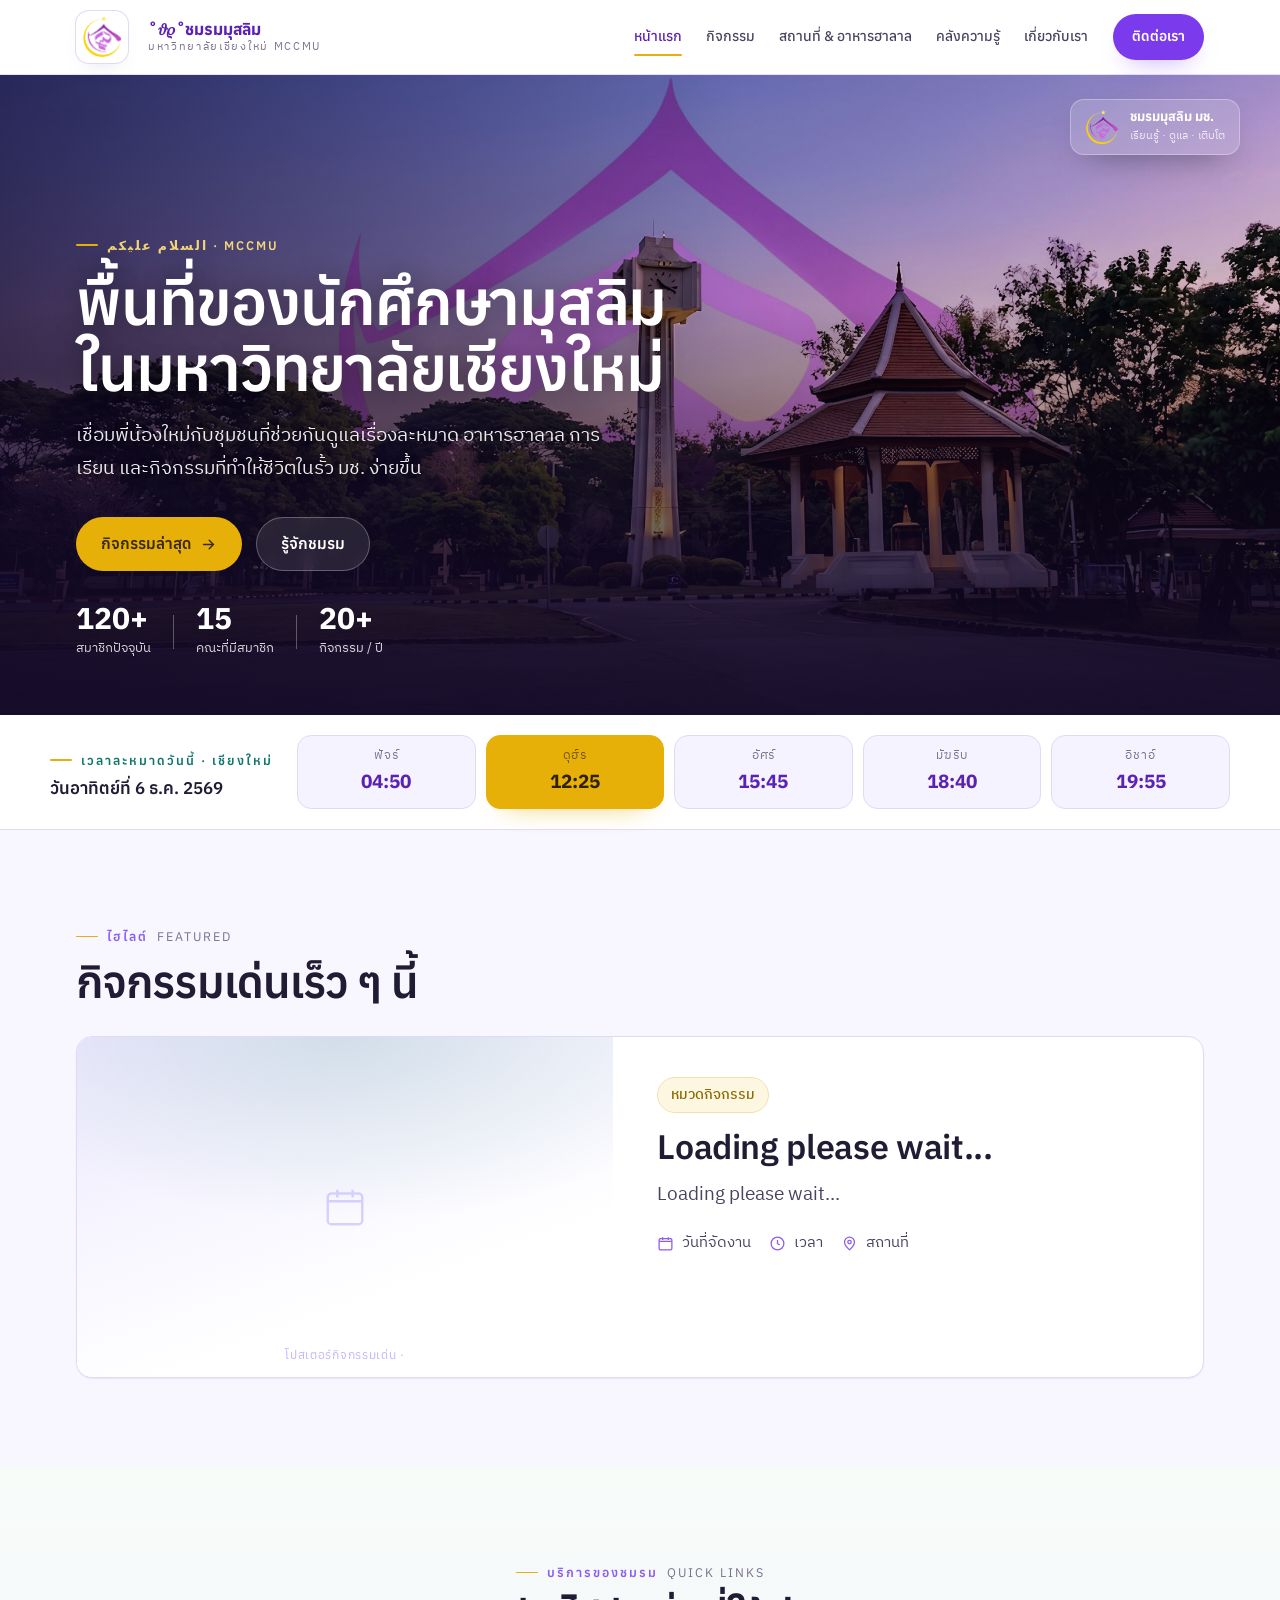
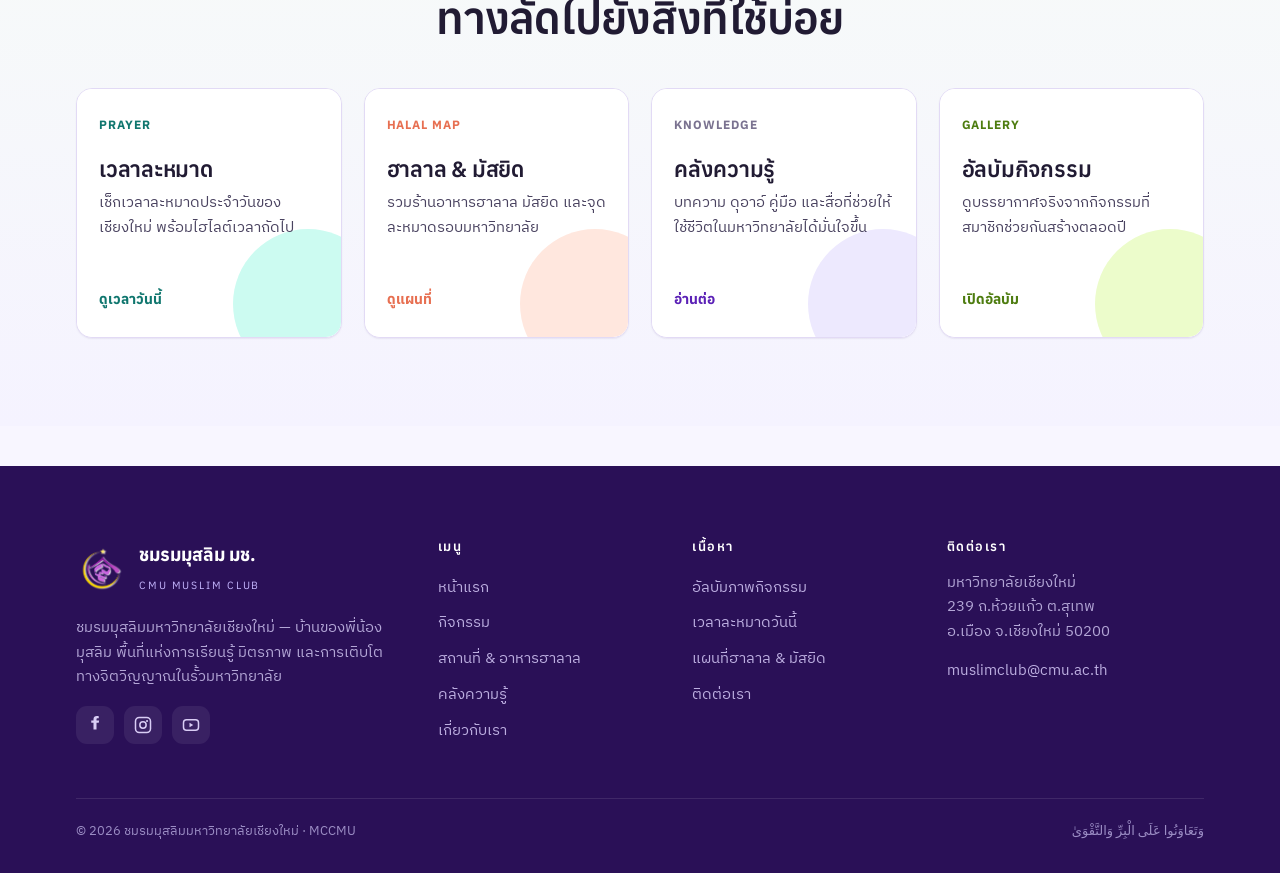
==== commit 53faafd7: "feat(halal): badge มุมการ์ดแบบ glass + ตกแต่ง; harden responsive iPad/phone ทุกหน้า - halal: ย้าย ty" ====
--- a/index.html
+++ b/index.html
@@ -26,7 +26,7 @@
       <p class="hero__lead">เชื่อมพี่น้องใหม่กับชุมชนที่ช่วยกันดูแลเรื่องละหมาด อาหารฮาลาล การเรียน
         และกิจกรรมที่ทำให้ชีวิตในรั้ว มช. ง่ายขึ้น</p>
       <div class="hero__cta">
-        <a class="btn btn--gold" href="activities.html">ดูกิจกรรมล่าสุด
+        <a class="btn btn--gold" href="activities.html">กิจกรรมล่าสุด
           <svg viewBox="0 0 24 24" fill="none" stroke="currentColor" stroke-width="2" stroke-linecap="round"><path d="M5 12h14M13 6l6 6-6 6"/></svg></a>
         <a class="btn btn--light" href="about.html">รู้จักชมรม</a>
       </div>
--- a/assets/mccmu.css
+++ b/assets/mccmu.css
@@ -88,7 +88,7 @@
 }
 .eyebrow::before{content:"";width:22px;height:1.5px;background:var(--gold);border-radius:2px;}
 .lead{font-size:19px;color:var(--ink-soft);line-height:1.7;}
-.muted{color:var(--muted);}
+.muted{color:var(--muted);font-size:14px;}
 .en{ font-family:var(--font-display); color:var(--muted); font-weight:400; }
 
 /* section title block */
@@ -206,9 +206,9 @@
 .nav__burger{ display:none;width:42px;height:42px;border-radius:12px;border:1px solid var(--line);background:#fff;cursor:pointer;align-items:center;justify-content:center; }
 .nav__burger svg{width:20px;height:20px;color:var(--grape-700);}
 
-/* mobile drawer */
+/* mobile drawer — burger ตั้งแต่ ≤1024 (ครอบ iPad แนวนอน เพราะลิงก์ "สถานที่ & อาหารฮาลาล" ยาว) */
 .drawer{ display:none; }
-@media (max-width:980px){
+@media (max-width:1024px){
   .nav__links,.nav__cta .btn{ display:none; }
   .nav__burger{ display:flex; }
   .drawer{
@@ -593,13 +593,40 @@
 .checkrow input{ margin-top:4px;accent-color:var(--grape-600);width:17px;height:17px; }
 
 /* place cards (halal / masjid) */
-.place{ display:flex;gap:0;overflow:hidden; }
-.place__media{ width:38%;flex-shrink:0;min-height:100%; }
-.place__body{ padding:20px 22px;flex:1; }
+.place{ display:flex;gap:0;overflow:hidden;position:relative; }
+.place:hover{ transform:translateY(-3px);box-shadow:var(--shadow);border-color:var(--violet-300); }
+.place__media{ width:38%;flex-shrink:0;min-height:100%;position:relative; }
+.place__body{ padding:20px 22px 20px 24px;flex:1;position:relative; }
+/* แถบสีบางคั่นซ้ายของเนื้อหา (สีตามประเภท) */
+.place__body::before{
+  content:"";position:absolute;left:0;top:20px;bottom:20px;width:3px;border-radius:0 3px 3px 0;
+  background:linear-gradient(var(--grape-500),var(--violet-300));opacity:.55;
+}
+.place[data-type="food"] .place__body::before{ background:linear-gradient(var(--gold),var(--gold-soft));opacity:.7; }
 .place__body h3{ font-size:18px;margin-bottom:5px; }
 .place__tags{ display:flex;gap:7px;flex-wrap:wrap;margin:10px 0; }
 .place__meta{ font-size:13.5px;color:var(--muted);display:flex;align-items:center;gap:7px;margin-top:4px; }
 .place__meta svg{ width:15px;height:15px;color:var(--grape-400);flex-shrink:0; }
+
+/* badge เล็กแบบ glass — วางมุมบนซ้ายของการ์ด */
+.place__badge{
+  position:absolute;top:10px;left:10px;z-index:2;
+  display:inline-flex;align-items:center;gap:5px;
+  padding:4px 11px 4px 8px;border-radius:999px;
+  font-size:11.5px;font-weight:600;line-height:1;letter-spacing:.01em;
+  color:var(--grape-700);
+  background:rgba(255,255,255,.82);
+  -webkit-backdrop-filter:saturate(140%) blur(8px);backdrop-filter:saturate(140%) blur(8px);
+  border:1px solid rgba(255,255,255,.75);
+  box-shadow:0 4px 14px -6px rgba(43,15,92,.45);
+  transition:transform .2s ease, box-shadow .2s ease;
+}
+.place__badge svg{ width:13px;height:13px;flex-shrink:0; }
+.place__badge--gold{ color:#8a6a00;background:rgba(253,246,224,.9);border-color:rgba(240,226,176,.85); }
+.place:hover .place__badge{ transform:translateY(-1px);box-shadow:0 6px 18px -6px rgba(43,15,92,.5); }
+/* fallback: badge อยู่ในเนื้อหา (ไม่มีแผนที่) -> วางแบบ inline */
+.place__body > .place__badge{ position:static;margin-bottom:10px; }
+
 @media (max-width:560px){ .place{ flex-direction:column; } .place__media{ width:100%;aspect-ratio:16/9; } }
 
 /* article cards */
@@ -744,6 +771,29 @@
   .carousel__track > .member{ width:146px; }
 }
 
+/* ── guard: กันเลื่อนแนวนอนทั้งเว็บ (clip ไม่ทำลาย sticky nav แบบ overflow:hidden) ── */
+body{ overflow-x:clip; }
+/* ── ลิงก์สมอ (#prayer/#contact/#gallery ฯลฯ) ไม่ให้ nav แบบ sticky บังหัวข้อ ── */
+:target, [id]{ scroll-margin-top:calc(var(--nav-h) + 14px); }
+/* ── แท็บ/เมนูเลื่อนแนวนอนได้ถ้าแคบ แทนที่จะดันล้น ── */
+.tabs{ flex-wrap:nowrap;overflow-x:auto;-webkit-overflow-scrolling:touch;scrollbar-width:none; }
+.tabs::-webkit-scrollbar{ display:none; }
+.tab{ flex:0 0 auto; }
+
+/* ── โลโก้/ชื่อแบรนด์ ไม่เบียดปุ่มเบอร์เกอร์บนจอเล็ก (≤480) ── */
+@media (max-width:480px){
+  .nav__in{ gap:10px; }
+  .brand{ gap:11px; }
+  .brand__logo-wrap{ width:44px;height:44px;border-radius:11px; }
+  .brand__logo{ width:44px;height:44px; }
+  .brand__th{ font-size:14.5px;padding-bottom:3px; }
+  .brand__en{ font-size:9px;letter-spacing:.1em; }
+}
+/* จอเล็กมาก (≤360) ตัดบรรทัดอังกฤษใต้แบรนด์ออกให้พอดี */
+@media (max-width:360px){
+  .brand__en{ display:none; }
+}
+
 /* ===========================================================================
    HERO — concept E: ภาพยนตร์ (รูปแคมปัสเต็มจอ + เงาล่าง + ข้อความล่างซ้าย)
    วางท้ายไฟล์เพื่อทับธีมสว่างเดิม
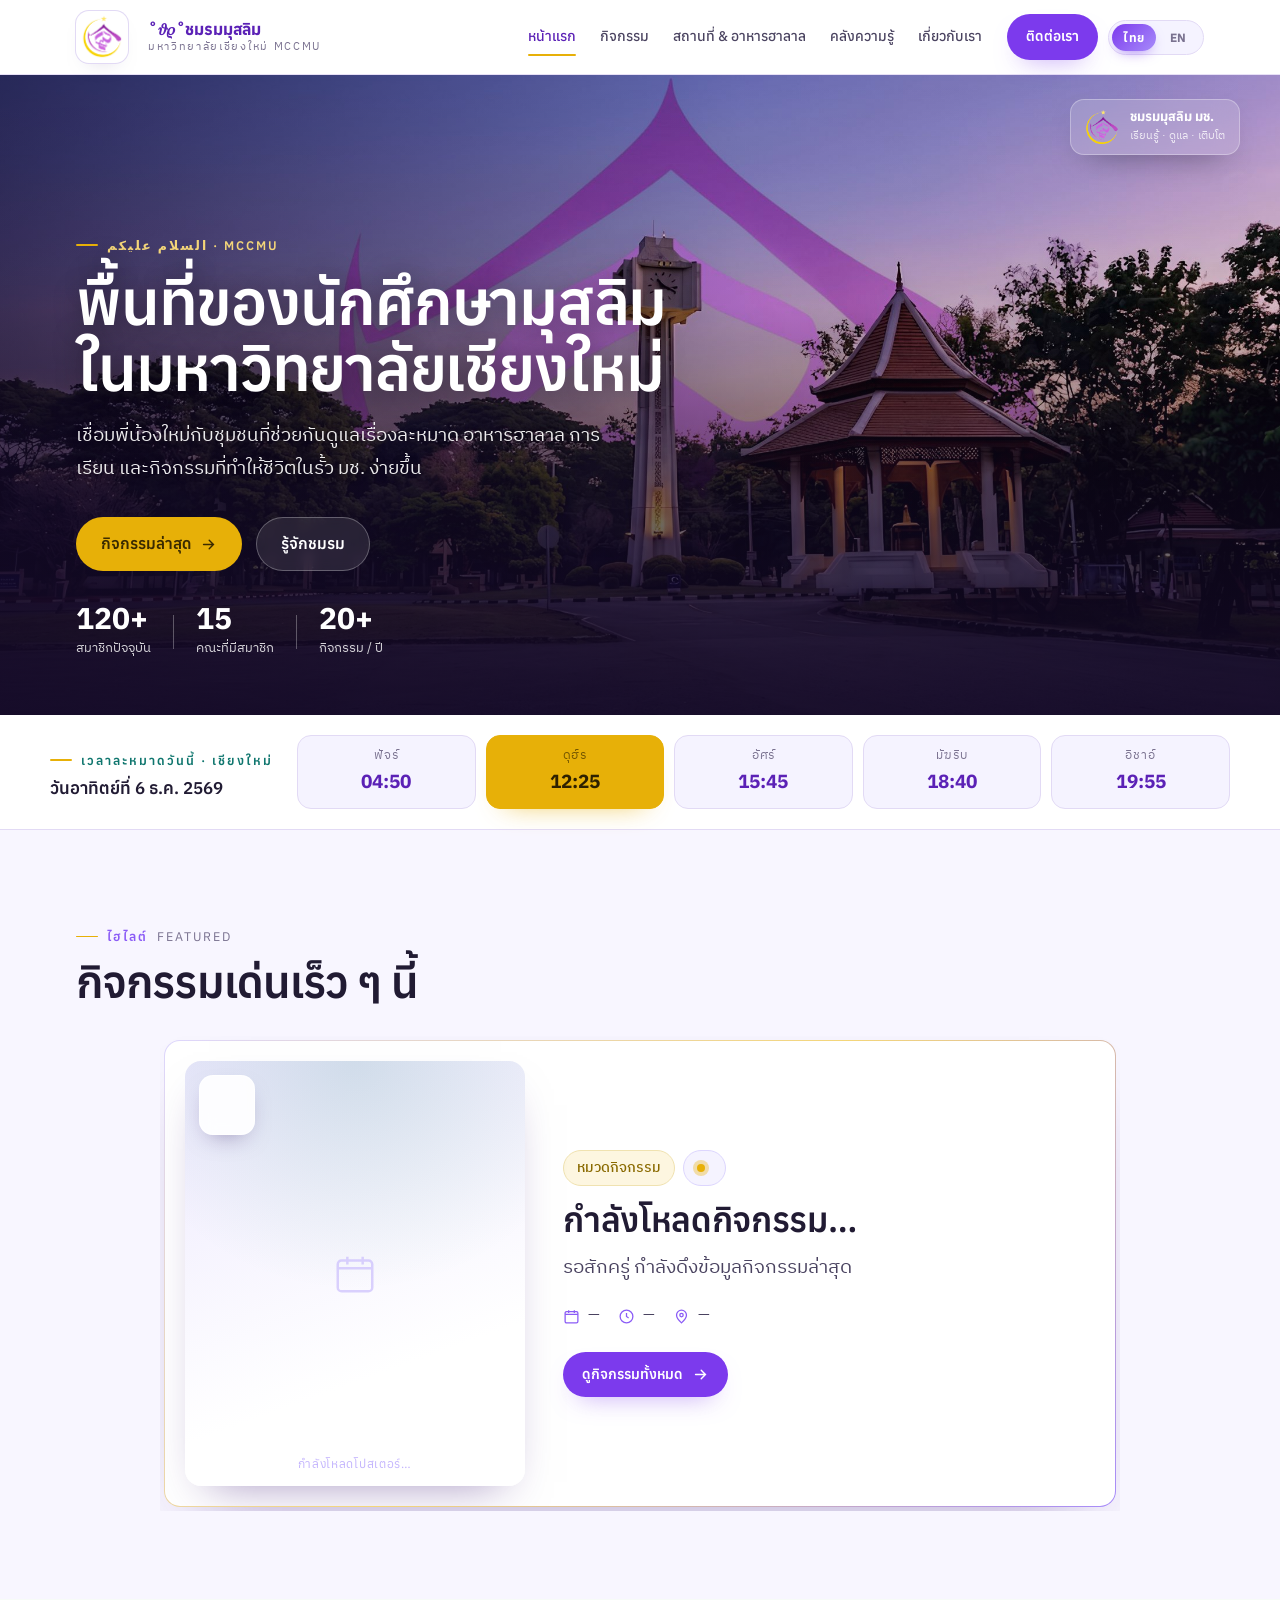
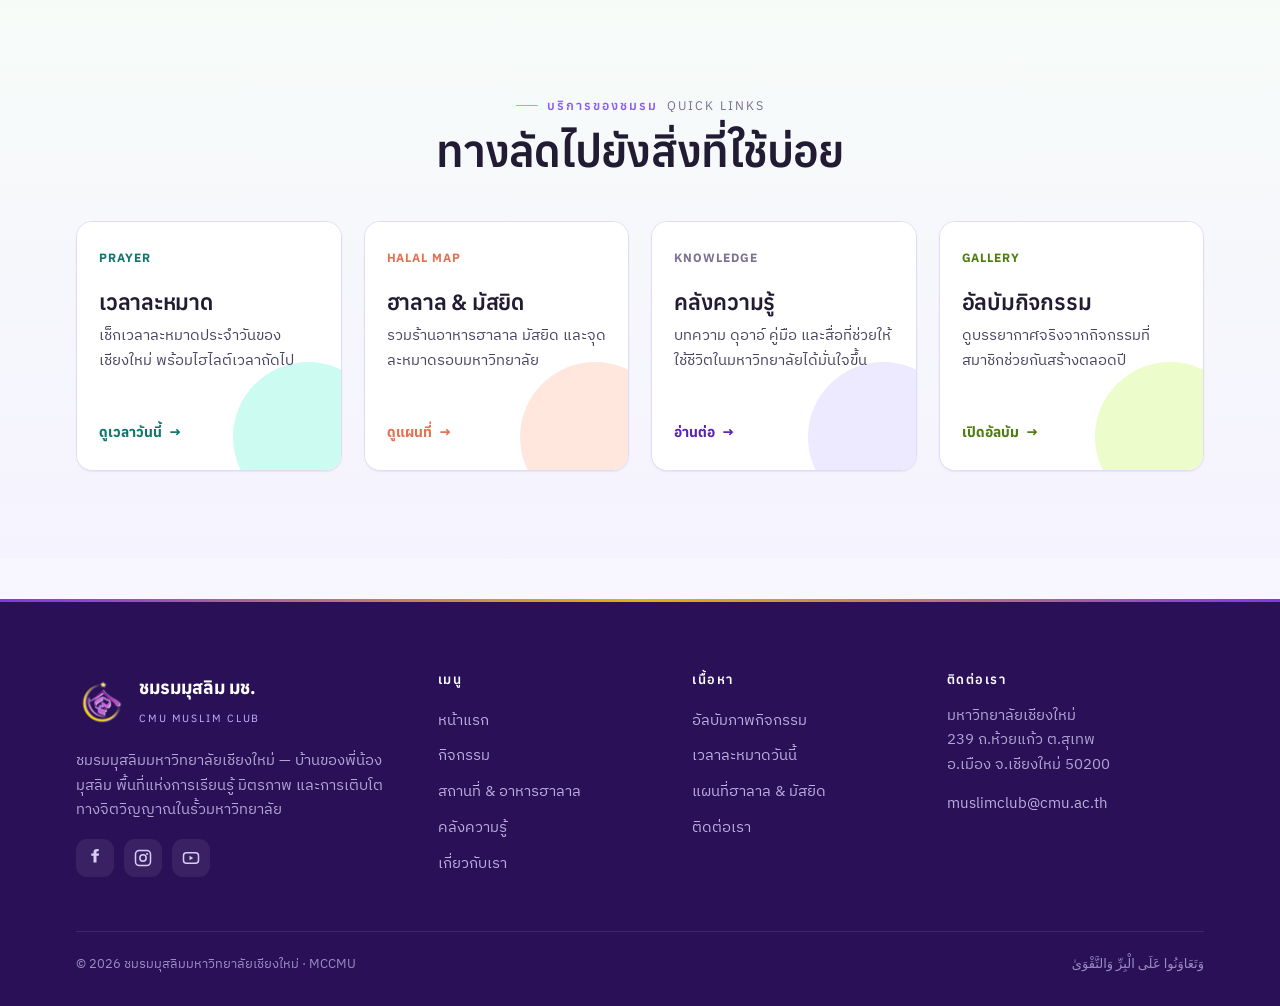
==== commit 42652c38: "feat: add TH/EN language toggle (i18n) + UI refinements" ====
--- a/index.html
+++ b/index.html
@@ -58,20 +58,37 @@
       <span class="eyebrow">ไฮไลต์ <span class="en">Featured</span></span>
       <h2 style="margin-top: 10px;">กิจกรรมเด่นเร็ว ๆ นี้</h2>
     </div>
-    <div class="feature-evt card reveal" id="homeFeatured">
-      <div class="ph" data-label="โปสเตอร์กิจกรรมเด่น ·">
-        <svg viewBox="0 0 24 24" fill="none" stroke="currentColor" stroke-width="1.3"><rect x="3" y="5" width="18" height="16" rx="2"/><path d="M3 9h18M8 3v4M16 3v4"/></svg></div>
+    <!-- มี featured หลายรายการ → api.js โคลนการ์ดเป็นสไลด์เพิ่มใน track นี้ -->
+    <div class="feat-slider reveal">
+      <div class="feat-slider__track">
+    <div class="feature-evt card" id="homeFeatured">
+      <div class="ph" data-label="กำลังโหลดโปสเตอร์…">
+        <svg viewBox="0 0 24 24" fill="none" stroke="currentColor" stroke-width="1.3"><rect x="3" y="5" width="18" height="16" rx="2"/><path d="M3 9h18M8 3v4M16 3v4"/></svg>
+        <span class="feat-date" hidden><strong></strong><small></small></span></div>
       <div class="feature-evt__body">
-        <div class="evt__tags" style="display:flex;gap:8px;margin-bottom:14px">
+        <div class="evt__tags" style="display:flex;gap:8px;margin-bottom:14px;flex-wrap:wrap">
           <span class="chip chip--gold" data-feat="category">หมวดกิจกรรม</span>
+          <span class="chip feat-count" data-feat="countdown" hidden><i class="pulse-dot"></i><b></b></span>
         </div>
-        <h2 style="font-size:clamp(24px,3vw,34px)" data-feat="title">Loading please wait...</h2>
-        <p class="lead" style="margin:14px 0 20px" data-feat="description">Loading please wait...</p>
+        <h2 style="font-size:clamp(24px,3vw,34px)" data-feat="title">กำลังโหลดกิจกรรม…</h2>
+        <p class="lead" style="margin:14px 0 20px" data-feat="description">รอสักครู่ กำลังดึงข้อมูลกิจกรรมล่าสุด</p>
         <div class="feature-evt__meta">
-          <span><svg viewBox="0 0 24 24" fill="none" stroke="currentColor" stroke-width="1.8"><rect x="3" y="5" width="18" height="16" rx="2"/><path d="M8 3v4M16 3v4M3 9h18"/></svg> <span data-feat="date">วันที่จัดงาน</span></span>
-          <span><svg viewBox="0 0 24 24" fill="none" stroke="currentColor" stroke-width="1.8"><circle cx="12" cy="12" r="9"/><path d="M12 7v5l3 2"/></svg> <span data-feat="time">เวลา</span></span>
-          <span><svg viewBox="0 0 24 24" fill="none" stroke="currentColor" stroke-width="1.8"><path d="M12 21s-7-6-7-11a7 7 0 0 1 14 0c0 5-7 11-7 11z"/><circle cx="12" cy="10" r="2.4"/></svg> <span data-feat="location">สถานที่</span></span>
+          <span><svg viewBox="0 0 24 24" fill="none" stroke="currentColor" stroke-width="1.8"><rect x="3" y="5" width="18" height="16" rx="2"/><path d="M8 3v4M16 3v4M3 9h18"/></svg> <span data-feat="date">—</span></span>
+          <span><svg viewBox="0 0 24 24" fill="none" stroke="currentColor" stroke-width="1.8"><circle cx="12" cy="12" r="9"/><path d="M12 7v5l3 2"/></svg> <span data-feat="time">—</span></span>
+          <span><svg viewBox="0 0 24 24" fill="none" stroke="currentColor" stroke-width="1.8"><path d="M12 21s-7-6-7-11a7 7 0 0 1 14 0c0 5-7 11-7 11z"/><circle cx="12" cy="10" r="2.4"/></svg> <span data-feat="location">—</span></span>
         </div>
+        <a class="btn btn--primary btn--sm" href="activities.html" style="margin-top:24px">ดูกิจกรรมทั้งหมด
+          <svg viewBox="0 0 24 24" fill="none" stroke="currentColor" stroke-width="2" stroke-linecap="round"><path d="M5 12h14M13 6l6 6-6 6"/></svg></a>
+      </div>
+    </div>
+      </div>
+      <!-- แถบควบคุมสไลด์ (โชว์อัตโนมัติเมื่อมีกิจกรรมเด่นมากกว่า 1) -->
+      <div class="feat-slider__nav" hidden>
+        <button class="carousel__btn" data-feat-nav="prev" type="button" aria-label="ก่อนหน้า">
+          <svg viewBox="0 0 24 24" fill="none" stroke="currentColor" stroke-width="2" stroke-linecap="round" stroke-linejoin="round"><path d="M15 6l-6 6 6 6"/></svg></button>
+        <div class="feat-dots"></div>
+        <button class="carousel__btn" data-feat-nav="next" type="button" aria-label="ถัดไป">
+          <svg viewBox="0 0 24 24" fill="none" stroke="currentColor" stroke-width="2" stroke-linecap="round" stroke-linejoin="round"><path d="M9 6l6 6-6 6"/></svg></button>
       </div>
     </div>
   </div>
@@ -139,5 +156,6 @@
 </script>
 <script src="assets/api.js"></script>
 <script src="assets/site.js"></script>
+<script src="assets/i18n.js"></script>
 </body>
 </html>
--- a/assets/mccmu.css
+++ b/assets/mccmu.css
@@ -203,6 +203,39 @@
   content:"";position:absolute;left:11px;right:11px;bottom:2px;height:2px;border-radius:2px;background:var(--gold);
 }
 .nav__cta{ display:flex;align-items:center;gap:10px; }
+/* สวิตช์ภาษา TH/EN — แคปซูลมี thumb ม่วงเลื่อนไปมา (แสดงทุกขนาดจอ) */
+.lang-switch{
+  position:relative;display:inline-flex;align-items:center;flex-shrink:0;
+  background:var(--lilac-50);border:1px solid var(--line);border-radius:999px;padding:3px;
+}
+.lang-switch button{
+  position:relative;z-index:1;width:44px;padding:6px 0;border:0;background:none;cursor:pointer;
+  font-family:var(--font-display);font-weight:700;font-size:12px;letter-spacing:.04em;
+  color:var(--muted);border-radius:999px;transition:color .28s ease;
+}
+.lang-switch button.is-on{ color:#fff; }
+.lang-switch button:not(.is-on):hover{ color:var(--grape-600); }
+.lang-switch__thumb{
+  position:absolute;top:3px;bottom:3px;left:3px;width:44px;border-radius:999px;
+  background:linear-gradient(135deg,var(--grape-600),var(--grape-400));
+  box-shadow:0 6px 14px -6px rgba(124,58,237,.65);
+  transition:transform .3s cubic-bezier(.4,0,.2,1);
+}
+.lang-switch.is-en .lang-switch__thumb{ transform:translateX(44px); }
+/* เฟดเนื้อหาตอนสลับภาษา (ไม่รีเฟรชหน้า) */
+body{ transition:opacity .2s ease; }
+body.lang-fade{ opacity:.15; }
+/* โหมดอังกฤษ: ซ่อนคำอังกฤษกำกับ (จะได้ไม่ซ้ำกับข้อความหลักที่ถูกแปลแล้ว) */
+html[lang="en"] .en{ display:none; }
+@media (prefers-reduced-motion:reduce){
+  .lang-switch__thumb{ transition:none; }
+  body{ transition:none; }
+}
+@media (max-width:400px){
+  .lang-switch button{ width:38px;padding:5px 0;font-size:11px; }
+  .lang-switch.is-en .lang-switch__thumb{ transform:translateX(38px); }
+  .lang-switch__thumb{ width:38px; }
+}
 .nav__burger{ display:none;width:42px;height:42px;border-radius:12px;border:1px solid var(--line);background:#fff;cursor:pointer;align-items:center;justify-content:center; }
 .nav__burger svg{width:20px;height:20px;color:var(--grape-700);}
 
@@ -412,7 +445,13 @@
   .hero__meta{gap:14px;}
   .hero__meta .vr{display:none;}
   .hero__badge{position:relative;left:auto;bottom:auto;margin-top:-54px;width:calc(100% - 32px);}
-  .pstrip__times{display:grid;grid-template-columns:repeat(2,minmax(0,1fr));width:100%;}
+  /* มือถือ: เรียงเป็นคอลัมน์ (วันที่บน · เวลาล่าง) กันการ์ดไปเบียดข้างวันที่แล้วล้นจอ */
+  .pstrip__in{flex-direction:column;align-items:stretch;gap:12px;}
+  .pstrip__date{min-width:0;}
+  .pstrip__times{display:grid;grid-template-columns:repeat(5,minmax(0,1fr));gap:7px;width:100%;}
+  .ptime{min-width:0;padding:9px 3px;border-radius:12px;}
+  .ptime span{font-size:9.5px;letter-spacing:.02em;}
+  .ptime strong{font-size:14.5px;}
   .pstrip__link{width:100%;justify-content:center;}
   .quick-row{grid-template-columns:36px 1fr;padding:16px;}
   .svc__card{min-height:220px;}
@@ -683,14 +722,32 @@
 .note svg{ width:22px;height:22px;color:var(--grape-500);flex-shrink:0;margin-top:2px; }
 .note p{ font-size:14.5px;color:var(--ink-soft);line-height:1.6; }
 
-/* feature-evt — กิจกรรมเด่น (หน้าแรก + กิจกรรม) */
-.feature-evt{ display:grid;grid-template-columns:1fr 1.1fr;overflow:hidden; }
-.feature-evt > .ph{ min-height:340px;border-radius:0; }
-.feature-evt__body{ padding:40px 44px; }
+/* feature-evt — กิจกรรมเด่น (หน้าแรก + กิจกรรม)
+   โปสเตอร์กิจกรรมเป็น 4:5 (2160×2700) → คอลัมน์รูปล็อกสัดส่วน + object-fit:contain
+   ให้เห็นภาพเต็มใบเสมอ · การ์ดแคบลง (max-width) ไม่กินเต็ม container */
+.feature-evt{ display:grid;grid-template-columns:minmax(270px,360px) 1fr;overflow:hidden;
+  max-width:960px;margin-inline:auto;align-items:center; }
+/* โปสเตอร์เป็นเฟรม 4:5 (สัดส่วน IG post) ลอยในการ์ด — ล็อกสัดส่วนเสมอ
+   เนื้อหาฝั่งขวาสูงกว่าก็แค่จัดกลาง ไม่ยืด ไม่ครอป ไม่มีช่องว่างแปลก ๆ */
+.feature-evt > .ph{
+  aspect-ratio:4/5;min-height:0;align-self:center;
+  margin:20px 0 20px 20px;border-radius:16px;overflow:hidden;
+  box-shadow:0 20px 44px -24px rgba(59,21,120,.5);
+}
+.feature-evt .ph.has-img{ background:linear-gradient(160deg,var(--lilac-100),var(--violet-200)); }
+.feature-evt__body{ padding:34px 38px; }
+/* คำอธิบายยาว ๆ ตัดที่ 4 บรรทัด กันเนื้อหาดันการ์ดจนสูงกว่ารูปแล้วเกิดช่องว่าง */
+.feature-evt__body [data-feat="description"]{
+  display:-webkit-box;-webkit-line-clamp:4;-webkit-box-orient:vertical;overflow:hidden;
+}
 .feature-evt__meta{ display:flex;flex-wrap:wrap;gap:18px;color:var(--ink-soft);font-size:14.5px; }
 .feature-evt__meta span{ display:flex;align-items:center;gap:8px; }
 .feature-evt__meta svg{ width:17px;height:17px;color:var(--grape-500);flex-shrink:0; }
-@media (max-width:820px){ .feature-evt{ grid-template-columns:1fr; } .feature-evt > .ph{ min-height:240px; } .feature-evt__body{ padding:30px 26px; } }
+@media (max-width:820px){
+  .feature-evt{ grid-template-columns:1fr;max-width:440px; }
+  .feature-evt > .ph{ margin:18px 18px 0; }
+  .feature-evt__body{ padding:26px 22px; }
+}
 
 /* poster-card — กิจกรรมที่ผ่านมา (หน้าแรก) รูปโปสเตอร์แนวตั้ง */
 .poster-card{ display:block;color:inherit; }
@@ -844,3 +901,136 @@
   .hero--cine .hero__badge small{ display:none; }
   .hero--cine .hero__badge img{ width:30px;height:30px; }
 }
+
+/* ===========================================================================
+   FEATURED — เพิ่มลูกเล่น: ขอบ gradient · ป้ายวันที่บนโปสเตอร์ · ชิปนับถอยหลัง
+   =========================================================================== */
+.feature-evt{
+  border-color:transparent;
+  background:
+    linear-gradient(#fff,#fff) padding-box,
+    linear-gradient(135deg, var(--violet-200), var(--gold-soft) 48%, var(--grape-400)) border-box;
+  box-shadow:0 30px 70px -38px rgba(59,21,120,.45);
+}
+.feature-evt > .ph{ position:relative; }
+.feature-evt .ph > img{ transition:transform .6s cubic-bezier(.2,.7,.2,1); }
+.feature-evt:hover .ph > img{ transform:scale(1.045); }
+/* แสงวูบผ่านโปสเตอร์ตอน hover */
+.feature-evt > .ph::before{
+  content:"";position:absolute;top:0;bottom:0;left:-70%;width:45%;z-index:2;pointer-events:none;
+  background:linear-gradient(105deg,transparent,rgba(255,255,255,.28),transparent);
+  transform:skewX(-18deg);transition:left .7s ease;
+}
+.feature-evt:hover > .ph::before{ left:130%; }
+/* ป้ายวันที่มุมบนซ้ายของโปสเตอร์ */
+.feat-date{
+  position:absolute;top:14px;left:14px;z-index:3;
+  display:flex;flex-direction:column;align-items:center;justify-content:center;line-height:1;
+  width:56px;height:60px;border-radius:14px;
+  background:rgba(255,255,255,.92);-webkit-backdrop-filter:blur(8px);backdrop-filter:blur(8px);
+  border:1px solid rgba(255,255,255,.7);box-shadow:0 10px 24px -12px rgba(43,15,92,.5);
+}
+.feat-date strong{ font-family:var(--font-display);font-size:22px;font-weight:700;color:var(--grape-700); }
+.feat-date small{ font-size:11px;color:var(--muted);margin-top:3px; }
+/* ชิปนับถอยหลัง "อีก X วัน" */
+.feat-count{
+  background:var(--lilac-50);color:var(--grape-700);border-color:var(--violet-200);
+  font-family:var(--font-display);font-weight:600;
+}
+.feat-count .pulse-dot{
+  width:8px;height:8px;border-radius:50%;background:var(--gold);position:relative;flex-shrink:0;
+}
+.feat-count .pulse-dot::after{
+  content:"";position:absolute;inset:-4px;border-radius:50%;
+  background:rgba(231,176,8,.35);animation:featPulse 1.6s ease-out infinite;
+}
+@keyframes featPulse{ 0%{transform:scale(.5);opacity:1;} 100%{transform:scale(1.4);opacity:0;} }
+.feat-count.is-today{ background:#fdf6e0;border-color:#f0e2b0;color:#8a6a00; }
+@media (prefers-reduced-motion:reduce){
+  .feat-count .pulse-dot::after{ animation:none; }
+  .feature-evt > .ph::before{ display:none; }
+  .feature-evt .ph > img{ transition:none; }
+}
+
+/* ── สไลเดอร์กิจกรรมเด่น (แสดง nav เมื่อมีมากกว่า 1 ใบ) ── */
+.feat-slider{ max-width:960px;margin-inline:auto; }
+.feat-slider__track{
+  display:flex;gap:26px;overflow-x:auto;
+  scroll-snap-type:x mandatory;-webkit-overflow-scrolling:touch;scrollbar-width:none;
+  padding:4px; /* กันเงา/ขอบการ์ดโดนตัด */
+}
+.feat-slider__track::-webkit-scrollbar{ display:none; }
+.feat-slider__track > .feature-evt{ flex:0 0 100%;max-width:none;scroll-snap-align:start; }
+.feat-slider__nav{ display:flex;align-items:center;justify-content:center;gap:18px;margin-top:20px; }
+.feat-slider__nav[hidden]{ display:none; }
+.feat-dots{ display:flex;gap:8px; }
+.feat-dots button{
+  width:8px;height:8px;border-radius:999px;border:0;padding:0;cursor:pointer;
+  background:var(--violet-200);transition:width .25s ease, background .25s ease;
+}
+.feat-dots button:hover{ background:var(--grape-400); }
+.feat-dots button.is-active{ width:26px;background:var(--gold); }
+
+/* ===========================================================================
+   LONG LISTS — ปุ่มลอยกลับขึ้นบน
+   =========================================================================== */
+.to-top{
+  position:fixed;right:18px;bottom:18px;z-index:60;
+  width:46px;height:46px;border-radius:50%;border:1px solid var(--line);
+  background:rgba(255,255,255,.92);-webkit-backdrop-filter:blur(8px);backdrop-filter:blur(8px);
+  color:var(--grape-700);cursor:pointer;display:grid;place-items:center;
+  box-shadow:0 14px 30px -14px rgba(43,15,92,.45);
+  opacity:0;transform:translateY(14px);pointer-events:none;
+  transition:opacity .25s ease, transform .25s ease;
+}
+.to-top.show{ opacity:1;transform:none;pointer-events:auto; }
+.to-top svg{ width:20px;height:20px; }
+.to-top:hover{ color:var(--grape-600);border-color:var(--violet-300); }
+
+/* ===========================================================================
+   GLOBAL POLISH — ลูกเล่นเล็ก ๆ ทุกหน้า
+   =========================================================================== */
+/* หน้าเฟดเข้านุ่ม ๆ ตอนเปิด */
+@keyframes pageIn{ from{opacity:0;} to{opacity:1;} }
+body{ animation:pageIn .45s ease; }
+
+/* ลาย khatam บนหัวหน้าย่อยไหลช้า ๆ (มีชีวิตขึ้นโดยไม่รบกวนการอ่าน) */
+.phero__pat{ animation:patDrift 70s linear infinite; }
+@keyframes patDrift{ to{ background-position:240px 240px; } }
+
+/* เส้นทอง-ม่วงคาดเหนือ footer */
+.footer::before{
+  content:"";position:absolute;top:0;left:0;right:0;height:3px;z-index:1;
+  background:linear-gradient(90deg, var(--grape-600), var(--gold) 50%, var(--grape-600));
+}
+
+/* ลูกศรการ์ดบริการ (หน้าแรก) ขยับตอน hover */
+.svc__go::after{ content:"→";display:inline-block;margin-left:7px;transition:transform .2s ease; }
+.svc__card:hover .svc__go::after{ transform:translateX(5px); }
+
+/* ปุ่ม primary มีแสงวูบผ่านตอน hover */
+.btn--primary{ position:relative;overflow:hidden; }
+.btn--primary::after{
+  content:"";position:absolute;top:0;bottom:0;left:-80%;width:50%;
+  background:linear-gradient(105deg,transparent,rgba(255,255,255,.35),transparent);
+  transform:skewX(-18deg);transition:left .5s ease;pointer-events:none;
+}
+.btn--primary:hover::after{ left:140%; }
+
+/* จุดไทม์ไลน์แรก (หน้า about) เป็นทองให้เด่น */
+.tl-item:first-child::before{ border-color:var(--gold); }
+
+/* scrollbar เข้าธีม (เดสก์ท็อป) */
+@media (pointer:fine){
+  ::-webkit-scrollbar{ width:11px; }
+  ::-webkit-scrollbar-track{ background:var(--paper); }
+  ::-webkit-scrollbar-thumb{ background:var(--violet-200);border-radius:8px;border:3px solid var(--paper); }
+  ::-webkit-scrollbar-thumb:hover{ background:var(--grape-400); }
+}
+
+@media (prefers-reduced-motion:reduce){
+  body{ animation:none; }
+  .phero__pat{ animation:none; }
+  .btn--primary::after{ display:none; }
+  .svc__go::after{ transition:none; }
+}
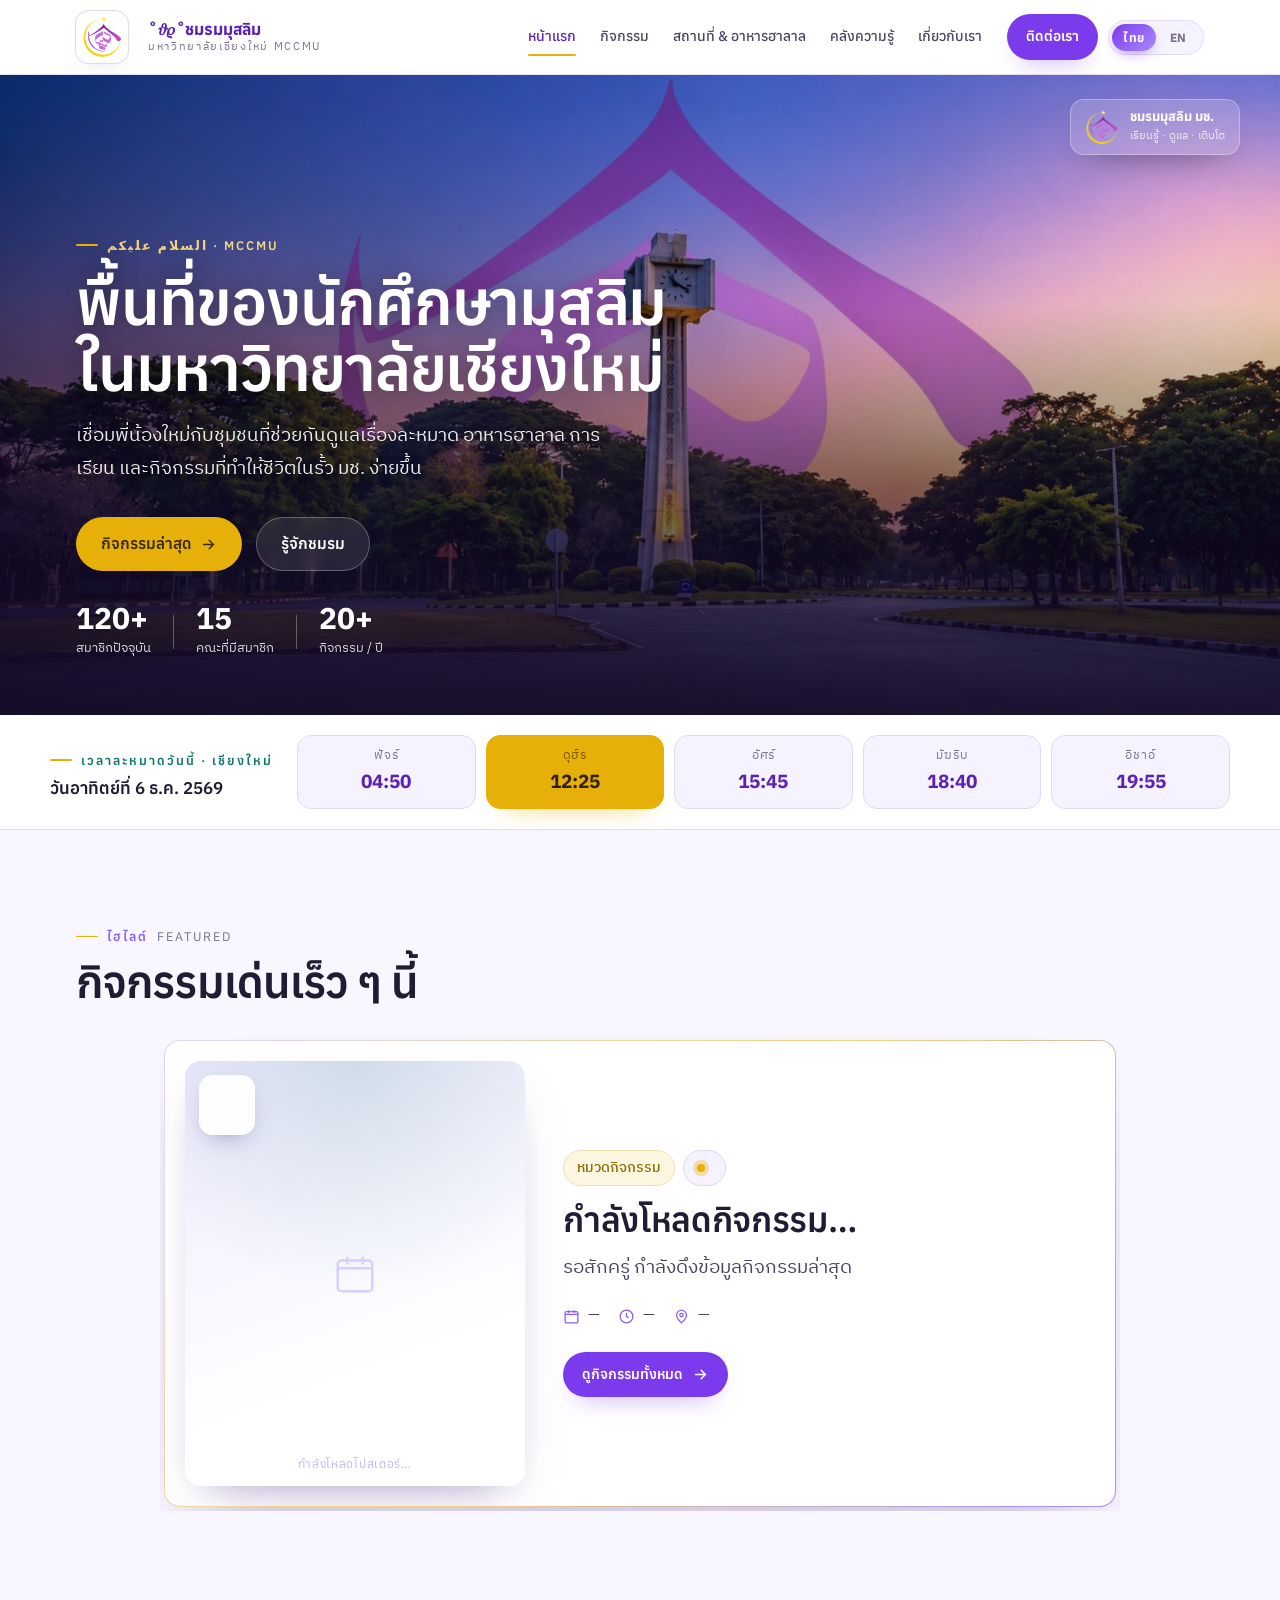
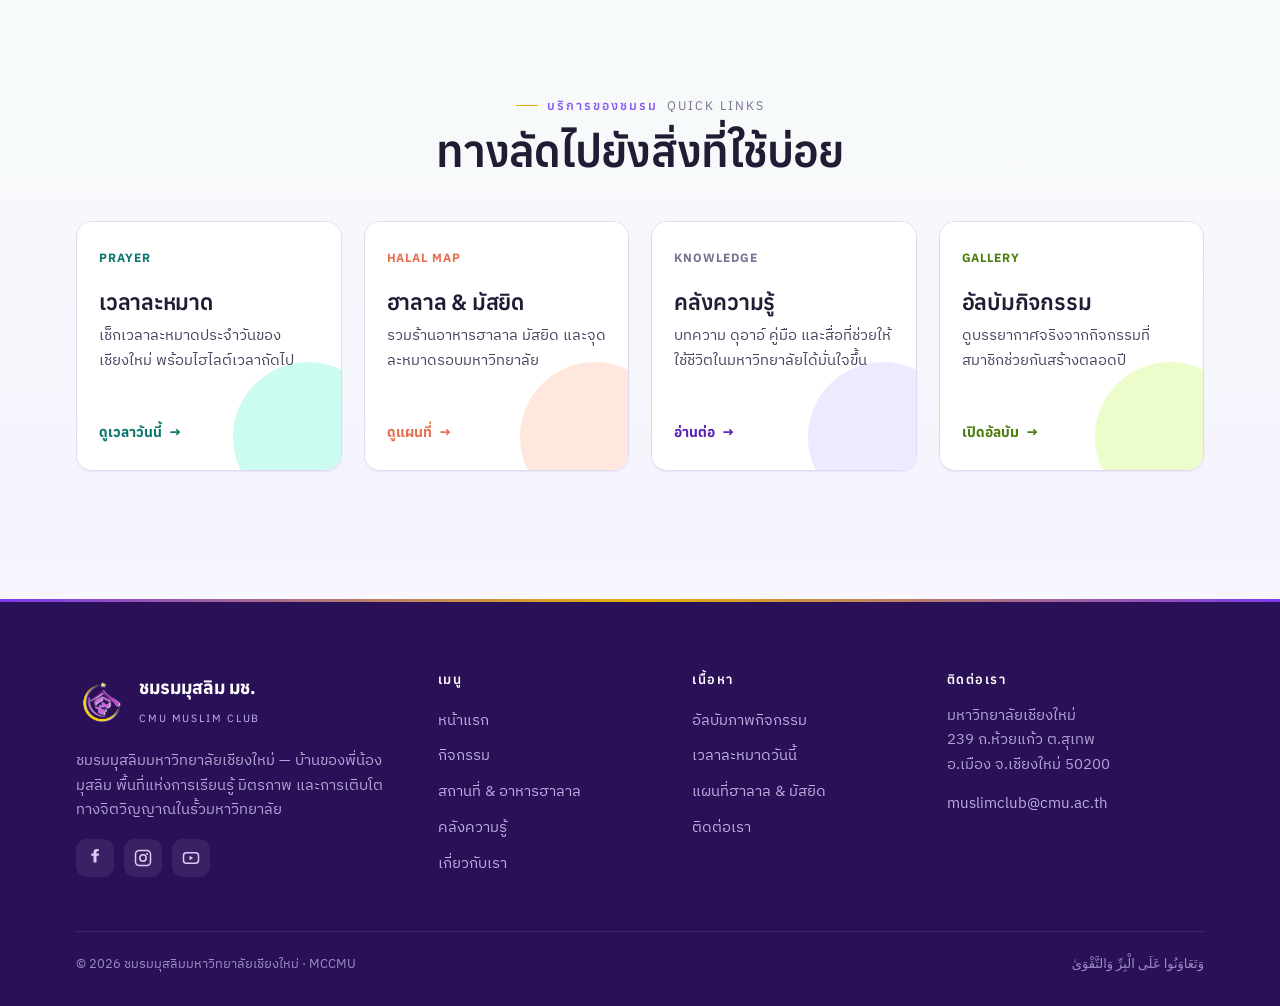
==== commit 7510193d: "perf: ลดน้ำหนักหน้าเว็บ ~3.6MB → ~390KB + แก้อาการเปลี่ยนเมนูแล้วรอนาน รูปภาพ - logo_white_bc.png 33" ====
--- a/index.html
+++ b/index.html
@@ -6,7 +6,17 @@
 <link rel="icon" type="image/png" href="assets/logo_white_bc.png">
 <link rel="apple-touch-icon" href="assets/logo_white_bc.png">
 <title>ชมรมมุสลิม มช. · MCCMU</title>
+<!-- เปิดคอนเนกชันล่วงหน้าไปยังปลายทางที่ต้องยิงแน่ ๆ (ตัดเวลา DNS+TLS ~200-400ms) -->
+<link rel="preconnect" href="https://lh3.googleusercontent.com" crossorigin>
+<link rel="preconnect" href="https://drive.google.com" crossorigin>
+<link rel="dns-prefetch" href="https://script.google.com">
+<!-- รูป hero เป็น background-image ใน css (ถูกค้นพบช้า) → บอกเบราว์เซอร์ให้โหลดล่วงหน้า -->
+<link rel="preload" as="image" href="assets/view.jpg" fetchpriority="high">
 <link rel="stylesheet" href="assets/mccmu.css">
+<!-- โหลดสคริปต์แบบ defer: ไม่บล็อกการวาดหน้า และรันตามลำดับก่อน DOMContentLoaded -->
+<script src="assets/site.js" defer></script>
+<script src="assets/api.js" defer></script>
+<script src="assets/i18n.js" defer></script>
 </head>
 <body data-page="home">
 <div id="site-nav"></div>
@@ -154,8 +164,5 @@
     'วัน'+th[now.getDay()]+'ที่ '+now.getDate()+' '+thm[now.getMonth()]+' '+(now.getFullYear()+543);
 })();
 </script>
-<script src="assets/api.js"></script>
-<script src="assets/site.js"></script>
-<script src="assets/i18n.js"></script>
 </body>
 </html>
--- a/assets/mccmu.css
+++ b/assets/mccmu.css
@@ -140,7 +140,9 @@
   font-family:var(--font-display);font-size:12px;letter-spacing:.06em;color:var(--violet-300);text-transform:uppercase;
 }
 /* real image inside a .ph wrapper (loaded from backend/Drive) */
-.ph > img{position:absolute;inset:0;width:100%;height:100%;object-fit:cover;display:block;}
+.ph > img{position:absolute;inset:0;width:100%;height:100%;object-fit:cover;display:block;
+  opacity:0;transition:opacity .35s ease;}   /* แนบไว้ก่อนเพื่อให้ lazy ทำงาน · โชว์เมื่อโหลดเสร็จ */
+.ph.has-img > img{opacity:1;}
 .ph.has-img{background:none;}
 .ph.has-img::after{display:none;}
 .ph.has-img > svg{display:none;}
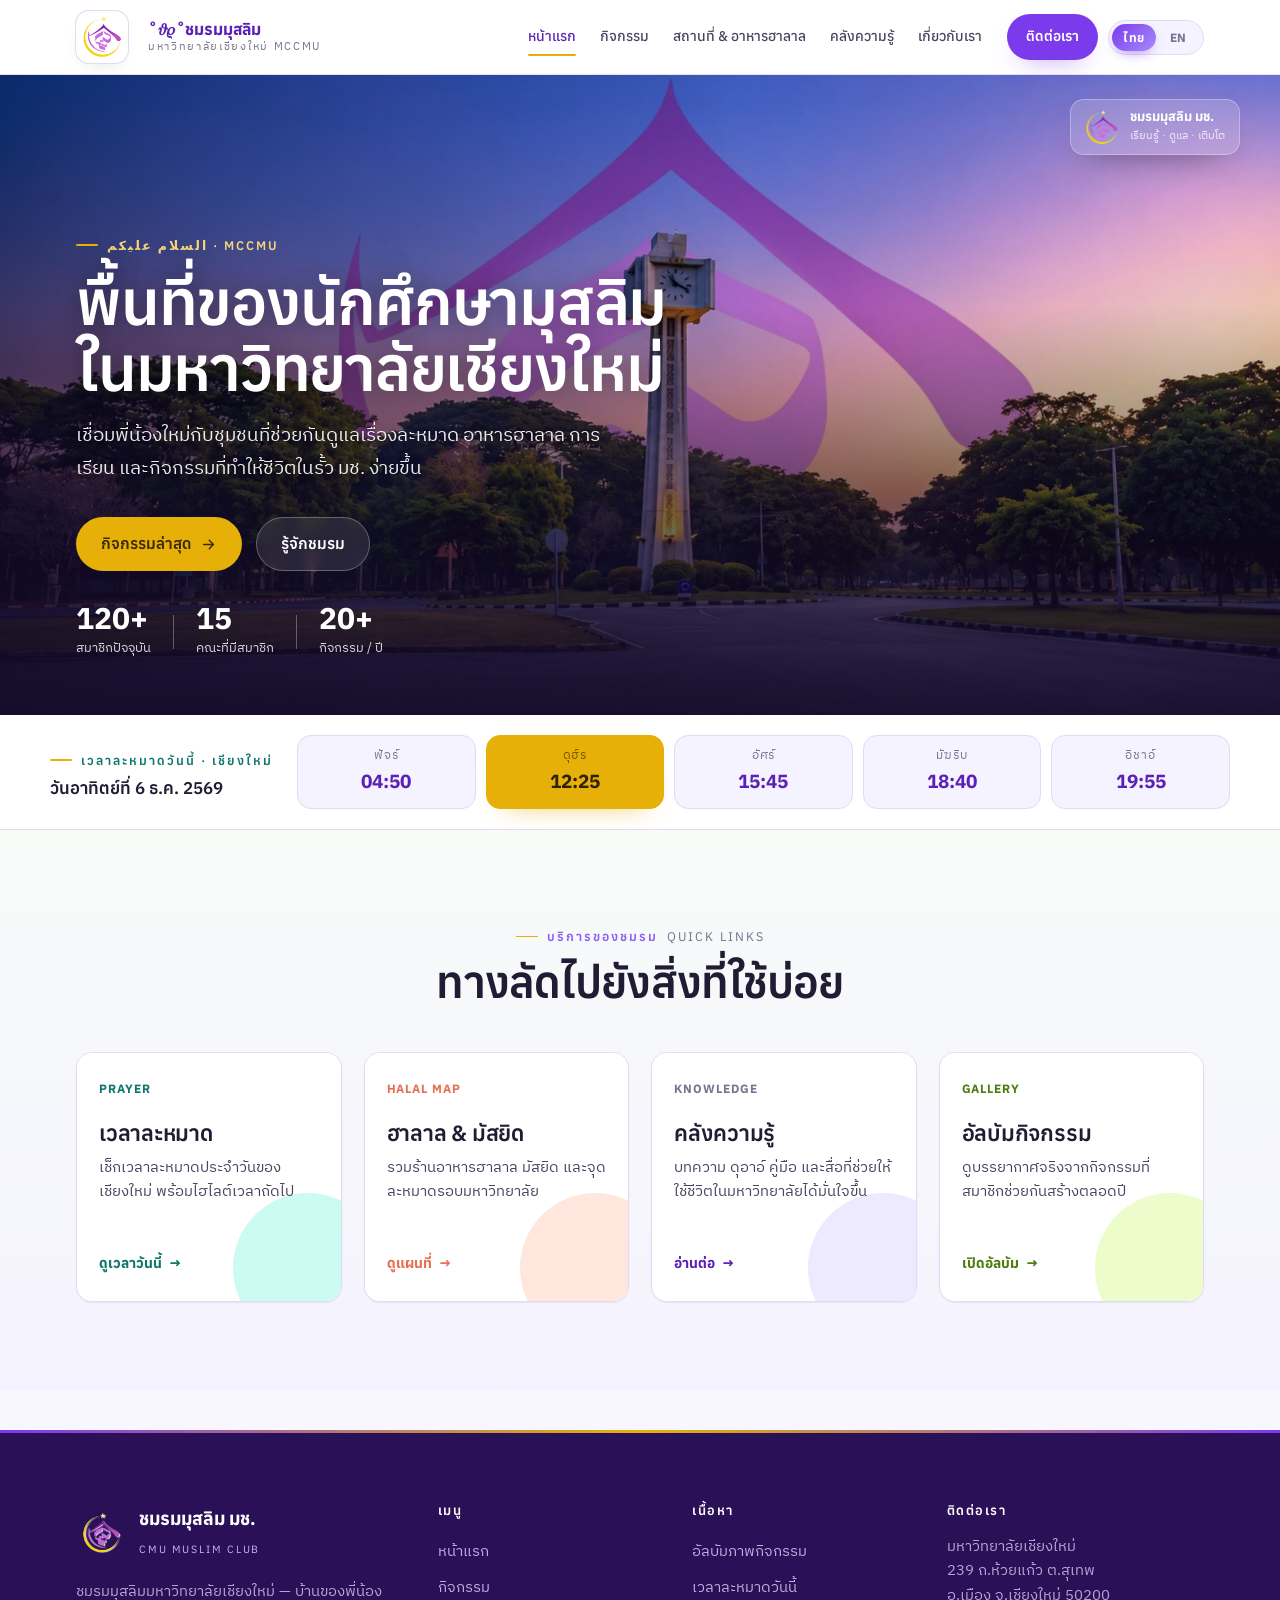
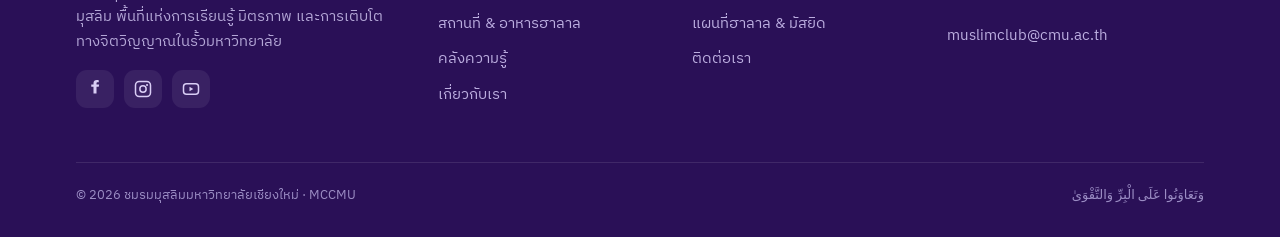
==== commit 1a86a2a5: "feat(home): สุ่มบทความจากคลังความรู้ขึ้นหน้าแรก + ชิปสถานะกิจกรรมตามสี หน้าแรกเคยว่างช่วงที่ไม่มีกิจ" ====
--- a/index.html
+++ b/index.html
@@ -14,6 +14,7 @@
 <link rel="preload" as="image" href="assets/view.jpg" fetchpriority="high">
 <link rel="stylesheet" href="assets/mccmu.css">
 <!-- โหลดสคริปต์แบบ defer: ไม่บล็อกการวาดหน้า และรันตามลำดับก่อน DOMContentLoaded -->
+<script>window.MCCMU_SUPABASE={url:"https://bzbqzohygnraqquabffg.supabase.co",key:"eyJhbGciOiJIUzI1NiIsInR5cCI6IkpXVCJ9.eyJpc3MiOiJzdXBhYmFzZSIsInJlZiI6ImJ6YnF6b2h5Z25yYXFxdWFiZmZnIiwicm9sZSI6ImFub24iLCJpYXQiOjE3ODYzMzM3NDEsImV4cCI6MjEwMTkwOTc0MX0.-e1jyLky8H4MS4DGYO6NXD2TrqdXaKSM0qNlmsKXpNI"}</script>
 <script src="assets/site.js" defer></script>
 <script src="assets/api.js" defer></script>
 <script src="assets/i18n.js" defer></script>
@@ -66,7 +67,7 @@
   <div class="container">
     <div class="s-head reveal" style="margin-bottom:30px">
       <span class="eyebrow">ไฮไลต์ <span class="en">Featured</span></span>
-      <h2 style="margin-top: 10px;">กิจกรรมเด่นเร็ว ๆ นี้</h2>
+      <h2 style="margin-top: 10px;" data-feat-heading>กิจกรรมเด่นเร็ว ๆ นี้</h2>
     </div>
     <!-- มี featured หลายรายการ → api.js โคลนการ์ดเป็นสไลด์เพิ่มใน track นี้ -->
     <div class="feat-slider reveal">
@@ -101,6 +102,22 @@
           <svg viewBox="0 0 24 24" fill="none" stroke="currentColor" stroke-width="2" stroke-linecap="round" stroke-linejoin="round"><path d="M9 6l6 6-6 6"/></svg></button>
       </div>
     </div>
+  </div>
+</section>
+
+<!-- หยิบมาอ่าน: สุ่ม 3 ไฟล์จากคลังความรู้ (ชุดเดิมทั้งวัน เปลี่ยนเมื่อขึ้นวันใหม่)
+     ข้อมูลมากับก้อน ?sheet=all อยู่แล้ว → ไม่มี request เพิ่ม — assets/api.js renderKnowledgePicks -->
+<section class="section section--tight section--rule" id="picks">
+  <div class="container">
+    <div class="row-head reveal" style="margin-bottom:34px">
+      <div class="s-head">
+        <span class="eyebrow">หยิบมาอ่าน <span class="en">Picked for you</span></span>
+        <h2 style="font-size:clamp(26px,3.4vw,38px);margin-top:10px">จากคลังความรู้</h2>
+      </div>
+      <a class="btn btn--ghost btn--sm" href="knowledge.html">ดูทั้งหมด
+        <svg viewBox="0 0 24 24" fill="none" stroke="currentColor" stroke-width="2" stroke-linecap="round"><path d="M5 12h14M13 6l6 6-6 6"/></svg></a>
+    </div>
+    <div class="grid g-3" id="homePicks"></div>
   </div>
 </section>
 
--- a/assets/mccmu.css
+++ b/assets/mccmu.css
@@ -376,6 +376,8 @@
 .quick-row:hover{border-color:var(--teal-soft);box-shadow:var(--shadow);transform:translateY(-2px);}
 
 .section--soft{background:linear-gradient(180deg,#F7FBF8 0%, var(--lilac-50) 100%);}
+/* เส้นคั่นบาง ๆ เมื่อ section พื้นขาวสองอันติดกัน (home: กิจกรรมเด่น → หยิบมาอ่าน) */
+.section--rule{border-top:1px solid var(--line);}
 .row-head{display:flex;justify-content:space-between;align-items:flex-end;gap:20px;flex-wrap:wrap;}
 
 .svc__card{
@@ -677,6 +679,16 @@
 .article__body p{ color:var(--ink-soft);font-size:14.5px; }
 .article__meta{ display:flex;gap:10px;align-items:center;font-size:13px;color:var(--muted);margin-top:14px; }
 
+/* ---------- หยิบมาอ่าน (home #homePicks) ---------- */
+.pick{ display:flex;flex-direction:column;overflow:hidden;color:inherit;text-decoration:none; }
+.pick .article__body{ display:flex;flex-direction:column;flex:1; }
+.pick .chip{ align-self:flex-start; }   /* กัน chip ยืดเต็มความกว้างเพราะ body เป็น flex column */
+.pick h3{ margin:10px 0 8px; }
+/* คำอธิบายยาวไม่เท่ากัน → ตัด 3 บรรทัดให้การ์ดสูงเท่ากันทั้งแถว */
+.pick p{ display:-webkit-box;-webkit-line-clamp:3;-webkit-box-orient:vertical;overflow:hidden; }
+.pick .article__meta{ margin-top:auto;padding-top:14px; }
+.pick__go{ display:block;margin-top:10px; }
+
 /* gallery */
 .masonry{ columns:3;column-gap:16px; }
 .masonry > *{ break-inside:avoid;margin-bottom:16px;border-radius:14px;overflow:hidden; }
@@ -947,7 +959,18 @@
   background:rgba(231,176,8,.35);animation:featPulse 1.6s ease-out infinite;
 }
 @keyframes featPulse{ 0%{transform:scale(.5);opacity:1;} 100%{transform:scale(1.4);opacity:0;} }
-.feat-count.is-today{ background:#fdf6e0;border-color:#f0e2b0;color:#8a6a00; }
+/* ── สถานะกิจกรรมบนชิป: เขียว = กำลังจะมาถึง · ม่วง = จัดไปแล้ว ── */
+.feat-count--up{ background:var(--leaf-soft);color:var(--leaf);border-color:#D9F0A3; }
+.feat-count--up .pulse-dot{ background:var(--leaf); }
+.feat-count--up .pulse-dot::after{ background:rgba(77,124,15,.32); }
+/* วันนี้/พรุ่งนี้ — เขียวเข้มทึบ ให้เด่นกว่างานที่ยังอีกไกล */
+.feat-count--up.is-today{ background:var(--leaf);color:#fff;border-color:var(--leaf); }
+.feat-count--up.is-today .pulse-dot{ background:#fff; }
+.feat-count--up.is-today .pulse-dot::after{ background:rgba(255,255,255,.5); }
+/* จบไปแล้ว → ม่วง และไม่ต้องกะพริบ (ไม่มีอะไรให้รอแล้ว) */
+.feat-count--past{ background:var(--lilac-100);color:var(--grape-700);border-color:var(--violet-200); }
+.feat-count--past .pulse-dot{ background:var(--grape-500); }
+.feat-count--past .pulse-dot::after{ display:none; }
 @media (prefers-reduced-motion:reduce){
   .feat-count .pulse-dot::after{ animation:none; }
   .feature-evt > .ph::before{ display:none; }
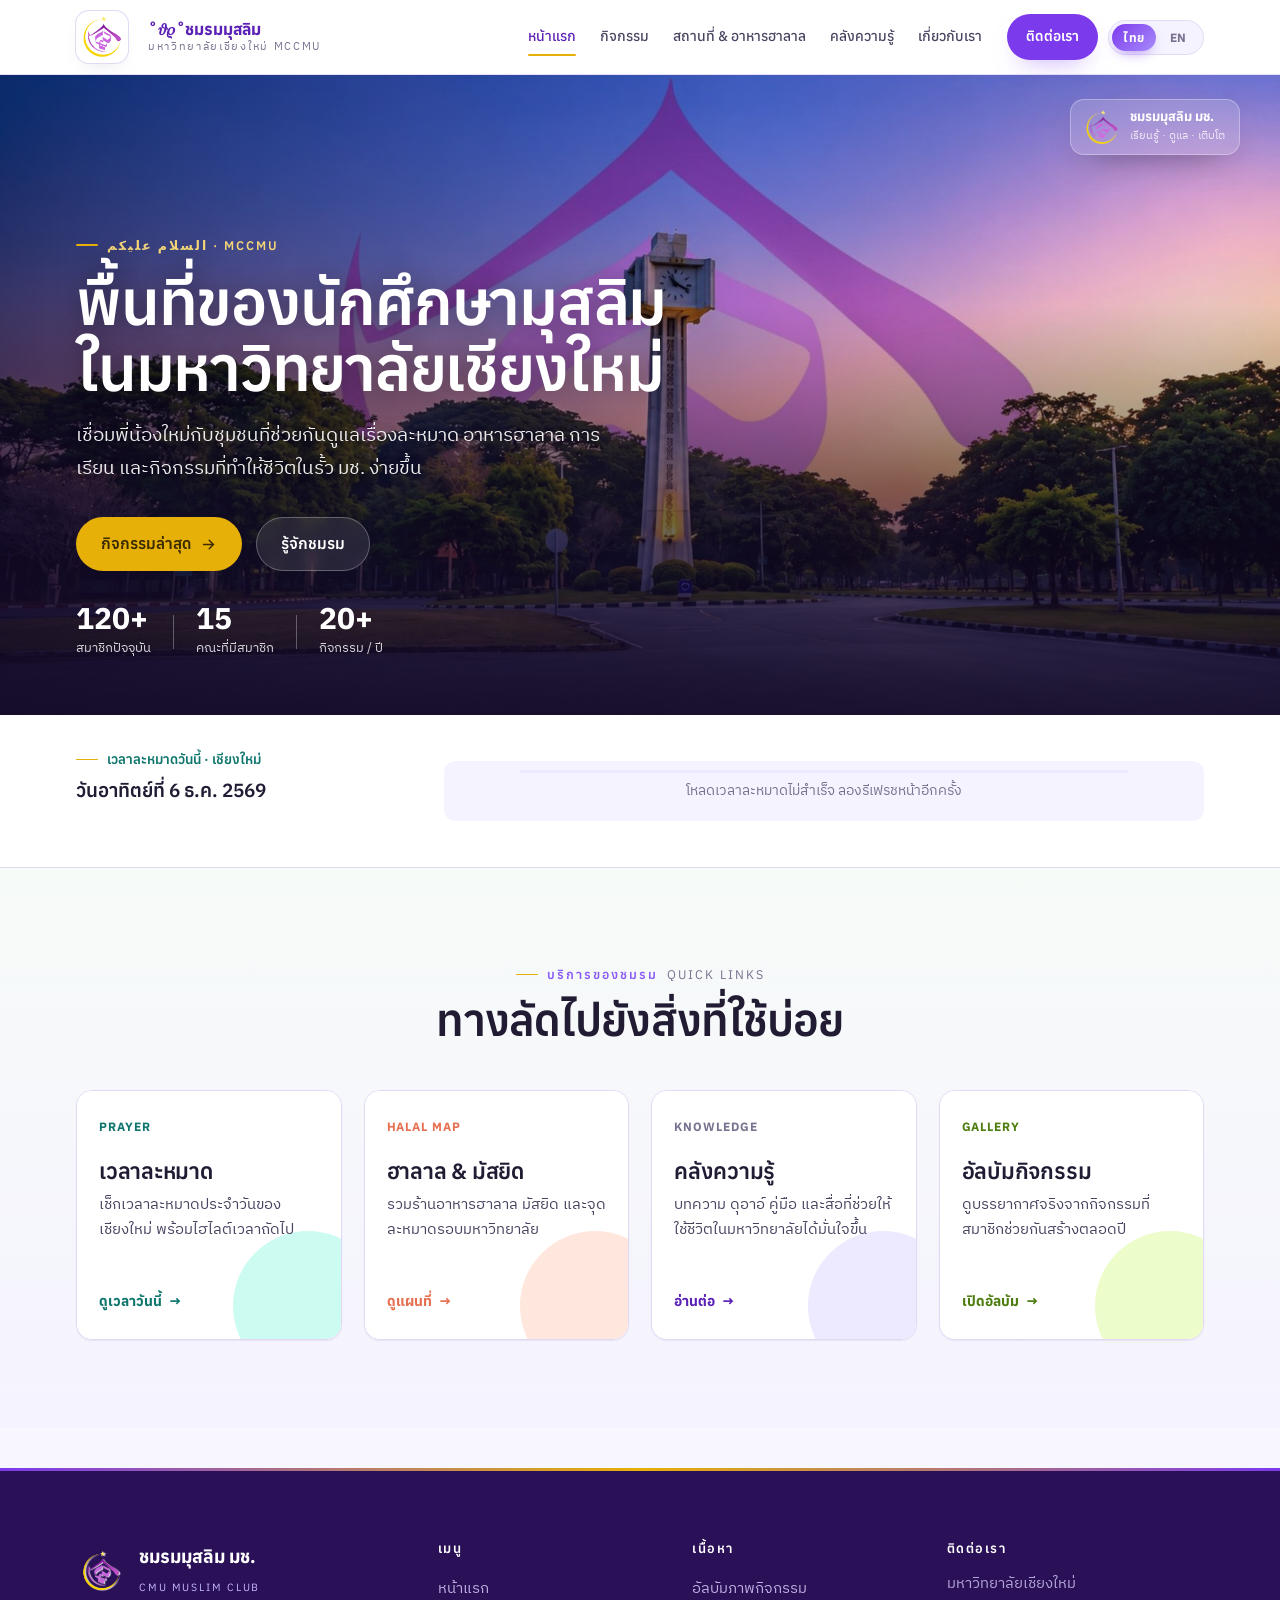
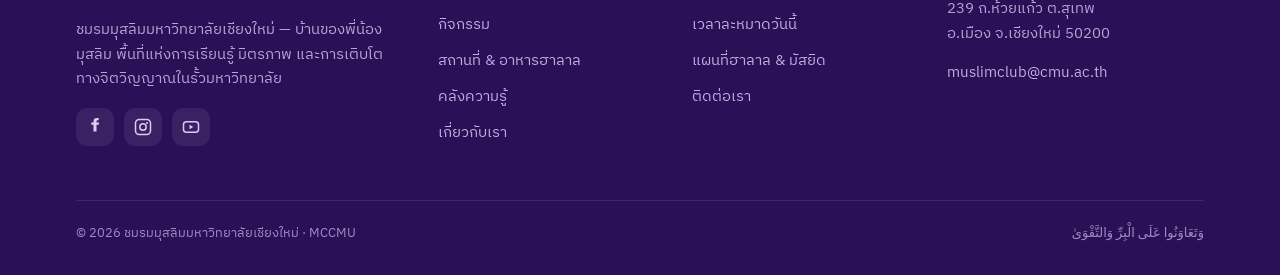
==== commit 6411f8f2: "feat(site): อัลบั้มใหม่ คลิป YouTube เวลาละหมาดแบบเส้นเวลา โหมดตัวอย่าง และแปลอังกฤษครบ - อัลบั้ม: ก" ====
--- a/index.html
+++ b/index.html
@@ -12,12 +12,12 @@
 <link rel="dns-prefetch" href="https://script.google.com">
 <!-- รูป hero เป็น background-image ใน css (ถูกค้นพบช้า) → บอกเบราว์เซอร์ให้โหลดล่วงหน้า -->
 <link rel="preload" as="image" href="assets/view.jpg" fetchpriority="high">
-<link rel="stylesheet" href="assets/mccmu.css">
+<link rel="stylesheet" href="assets/mccmu.css?v=20261013b">
 <!-- โหลดสคริปต์แบบ defer: ไม่บล็อกการวาดหน้า และรันตามลำดับก่อน DOMContentLoaded -->
 <script>window.MCCMU_SUPABASE={url:"https://bzbqzohygnraqquabffg.supabase.co",key:"eyJhbGciOiJIUzI1NiIsInR5cCI6IkpXVCJ9.eyJpc3MiOiJzdXBhYmFzZSIsInJlZiI6ImJ6YnF6b2h5Z25yYXFxdWFiZmZnIiwicm9sZSI6ImFub24iLCJpYXQiOjE3ODYzMzM3NDEsImV4cCI6MjEwMTkwOTc0MX0.-e1jyLky8H4MS4DGYO6NXD2TrqdXaKSM0qNlmsKXpNI"}</script>
-<script src="assets/site.js" defer></script>
-<script src="assets/api.js" defer></script>
-<script src="assets/i18n.js" defer></script>
+<script src="assets/site.js?v=20261013b" defer></script>
+<script src="assets/api.js?v=20261013b" defer></script>
+<script src="assets/i18n.js?v=20261013b" defer></script>
 </head>
 <body data-page="home">
 <div id="site-nav"></div>
@@ -52,13 +52,16 @@
   </div>
 </section>
 
-<section class="pstrip" id="prayer">
+<section class="pstrip" id="prayer" aria-labelledby="prayerTitle">
   <div class="container pstrip__in">
     <div class="pstrip__date">
-      <span class="eyebrow">เวลาละหมาดวันนี้ · เชียงใหม่</span>
-      <div class="pstrip__greg" id="pToday">—</div>
+      <span class="eyebrow" id="prayerTitle">เวลาละหมาดวันนี้ · เชียงใหม่</span>
+      <p class="pstrip__greg" id="pToday">—</p>
+      <p class="pstrip__hijri" id="pHijri"></p>
+      <p class="pstrip__next" id="pNext" aria-live="polite"></p>
     </div>
-    <div class="pstrip__times" id="pTimes"></div>
+    <!-- เส้นเวลาของวัน — assets/api.js renderPrayerStrip เติมให้ -->
+    <ol class="ptrack" id="pTimes" aria-label="เวลาละหมาด 5 เวลา"></ol>
   </div>
 </section>
 
@@ -160,26 +163,5 @@
 <div id="site-footer"></div>
 
 <!-- ข้อมูลทั้งหน้าโหลดก้อนเดียวผ่าน assets/api.js (?sheet=all + cache) · hero เป็นการ์ดโลโก้ static -->
-<script>
-// today's prayer times (Chiang Mai · placeholder) + highlight next
-(function(){
-  var times = [
-    ['ฟัจร์','Fajr','04:50'],['ดุฮ์ร','Dhuhr','12:25'],['อัศร์','Asr','15:45'],
-    ['มัฆริบ','Maghrib','18:40'],['อิชาอ์','Isha','19:55']
-  ];
-  var now = new Date();
-  var mins = now.getHours()*60+now.getMinutes();
-  var nextIdx = times.findIndex(function(t){var p=t[2].split(':');return (+p[0]*60+ +p[1])>mins;});
-  if(nextIdx<0) nextIdx=0;
-  var wrap=document.getElementById('pTimes');
-  wrap.innerHTML = times.map(function(t,i){
-    return '<div class="ptime'+(i===nextIdx?' next':'')+'"><span>'+t[0]+'</span><strong>'+t[2]+'</strong></div>';
-  }).join('');
-  var th = ['อาทิตย์','จันทร์','อังคาร','พุธ','พฤหัสบดี','ศุกร์','เสาร์'];
-  var thm=['ม.ค.','ก.พ.','มี.ค.','เม.ย.','พ.ค.','มิ.ย.','ก.ค.','ส.ค.','ก.ย.','ต.ค.','พ.ย.','ธ.ค.'];
-  document.getElementById('pToday').textContent =
-    'วัน'+th[now.getDay()]+'ที่ '+now.getDate()+' '+thm[now.getMonth()]+' '+(now.getFullYear()+543);
-})();
-</script>
 </body>
 </html>
--- a/assets/mccmu.css
+++ b/assets/mccmu.css
@@ -348,17 +348,39 @@
 .hero__dot.is-active{background:var(--gold-soft);width:22px;border-radius:5px;}
 @keyframes floaty{0%,100%{transform:translateY(0)}50%{transform:translateY(-8px)}}
 
+/* ── เวลาละหมาดวันนี้: เส้นเวลาของวัน ──
+   ข้อความไทยในแถบนี้ไม่ใส่ letter-spacing/ตัวพิมพ์ใหญ่ — สระและวรรณยุกต์จะหลุดจากพยัญชนะ */
 .pstrip{background:#fff;color:var(--ink);border-bottom:1px solid var(--line);}
-.pstrip__in{display:flex;align-items:center;gap:24px;padding:20px 0;flex-wrap:wrap;}
-.pstrip__date{min-width:190px;}
-.pstrip .eyebrow{color:var(--teal);}
-.pstrip__greg{font-family:var(--font-display);font-weight:600;font-size:17px;margin-top:4px;}
-.pstrip__times{display:flex;gap:10px;flex:1;flex-wrap:wrap;}
-.ptime{flex:1;min-width:88px;text-align:center;padding:11px 8px;border-radius:14px;border:1px solid var(--line);background:var(--lilac-50);}
-.ptime span{display:block;font-size:11.5px;letter-spacing:.08em;text-transform:uppercase;color:var(--muted);}
-.ptime strong{font-family:var(--font-display);font-size:19px;font-weight:700;color:var(--grape-700);}
-.ptime.next{background:var(--gold);border-color:var(--gold);box-shadow:0 14px 28px -20px rgba(231,176,8,.8);}
-.ptime.next span{color:#745600;}.ptime.next strong{color:#2e2100;}
+.pstrip__in{display:grid;grid-template-columns:minmax(240px,320px) minmax(0,1fr);align-items:center;gap:20px 48px;padding-block:26px;}
+.pstrip .eyebrow{color:var(--teal);letter-spacing:0;text-transform:none;font-size:13.5px;}
+.pstrip__date p{margin:0;}
+.pstrip__greg{font-family:var(--font-display);font-weight:600;font-size:19px;line-height:1.3;margin-top:8px !important;}
+.pstrip__hijri{font-size:14.5px;color:var(--ink-soft);margin-top:2px !important;}
+.pstrip__next{display:flex;align-items:center;flex-wrap:wrap;gap:4px 8px;margin-top:12px !important;font-size:14.5px;color:var(--ink-soft);min-height:26px;}
+.pstrip__next b{font-family:var(--font-display);font-weight:600;color:var(--ink);}
+.pstrip__tag{padding:2px 10px;border-radius:999px;background:var(--gold);color:#2e2100;font-family:var(--font-display);font-weight:600;font-size:12.5px;}
+.pstrip__eta{color:var(--teal);font-weight:600;}
+
+.ptrack{--prog:0;position:relative;list-style:none;margin:0;padding:0;display:grid;grid-template-columns:repeat(5,minmax(0,1fr));}
+/* ราง + ส่วนที่ผ่านไปแล้ว ลากจากจุดแรกถึงจุดสุดท้าย (กึ่งกลางคอลัมน์แรก–สุดท้าย = 10%–90%) */
+.ptrack::before,.ptrack::after{content:"";position:absolute;top:9px;left:10%;height:3px;border-radius:3px;}
+.ptrack::before{right:10%;background:var(--lilac-100);}
+.ptrack::after{width:calc(80% * var(--prog));background:linear-gradient(90deg,var(--teal-soft),var(--teal));transition:width .6s ease;}
+.pstop{position:relative;z-index:1;display:flex;flex-direction:column;align-items:center;text-align:center;gap:2px;min-width:0;}
+.pstop__dot{width:21px;height:21px;border-radius:50%;background:#fff;border:3px solid var(--violet-200);margin-bottom:8px;
+  transition:background .3s ease,border-color .3s ease,box-shadow .3s ease,transform .3s ease;}
+.pstop__name{font-size:14px;color:var(--muted);}
+.pstop__time{font-family:var(--font-display);font-size:21px;font-weight:600;color:var(--ink);font-variant-numeric:tabular-nums;line-height:1.25;}
+.pstop.is-past .pstop__dot{background:var(--teal);border-color:var(--teal);}
+.pstop.is-past .pstop__time{color:var(--muted);font-weight:500;}
+.pstop.is-next .pstop__dot{background:var(--gold);border-color:#fff;transform:scale(1.25);
+  box-shadow:0 0 0 2px var(--gold),0 0 0 8px rgba(231,176,8,.18);}
+.pstop.is-next .pstop__name{color:#8a6608;font-weight:600;}
+.pstop.is-next .pstop__time{color:var(--ink);font-size:23px;}
+.pstop--skel{height:72px;}
+.pstop--skel::before{content:"";width:62%;height:58px;border-radius:12px;background:var(--lilac-50);margin-top:14px;}
+.ptrack.is-loading::after{display:none;}
+.pstrip__err{grid-column:1/-1;padding:18px;text-align:center;color:var(--muted);font-size:14px;background:var(--lilac-50);border-radius:12px;}
 .pstrip__link{display:inline-flex;align-items:center;gap:7px;font-family:var(--font-display);font-weight:700;font-size:14.5px;color:var(--teal);white-space:nowrap;}
 .pstrip__link svg{width:16px;height:16px;}
 
@@ -450,12 +472,12 @@
   .hero__meta .vr{display:none;}
   .hero__badge{position:relative;left:auto;bottom:auto;margin-top:-54px;width:calc(100% - 32px);}
   /* มือถือ: เรียงเป็นคอลัมน์ (วันที่บน · เวลาล่าง) กันการ์ดไปเบียดข้างวันที่แล้วล้นจอ */
-  .pstrip__in{flex-direction:column;align-items:stretch;gap:12px;}
-  .pstrip__date{min-width:0;}
-  .pstrip__times{display:grid;grid-template-columns:repeat(5,minmax(0,1fr));gap:7px;width:100%;}
-  .ptime{min-width:0;padding:9px 3px;border-radius:12px;}
-  .ptime span{font-size:9.5px;letter-spacing:.02em;}
-  .ptime strong{font-size:14.5px;}
+  .pstrip__in{grid-template-columns:minmax(0,1fr);gap:20px;}
+  .pstop__name{font-size:12.5px;}
+  .pstop__time{font-size:16px;}
+  .pstop.is-next .pstop__time{font-size:17.5px;}
+  .pstop__dot{width:17px;height:17px;border-width:2.5px;}
+  .ptrack::before,.ptrack::after{top:7px;}
   .pstrip__link{width:100%;justify-content:center;}
   .quick-row{grid-template-columns:36px 1fr;padding:16px;}
   .svc__card{min-height:220px;}
@@ -830,7 +852,7 @@
   .hero__meta strong{ font-size:24px; }
   .row-head{ align-items:flex-start;gap:14px; }
   .feature-evt__body{ padding:24px 20px; }
-  .pstrip__in{ gap:14px;padding:16px 0; }
+  .pstrip__in{ padding-block:20px; }
 }
 
 /* มือถือเล็ก (≤400) */
@@ -1059,3 +1081,18 @@
   .btn--primary::after{ display:none; }
   .svc__go::after{ transition:none; }
 }
+
+/* ── โหมดตัวอย่างจากหลังบ้าน (?preview) ── */
+.pv-bar{position:fixed;left:50%;bottom:16px;transform:translateX(-50%);z-index:120;width:min(760px,calc(100% - 24px));
+  display:flex;align-items:center;gap:12px 16px;flex-wrap:wrap;padding:12px 14px 12px 18px;border-radius:18px;
+  background:#1C0A3D;color:#EDE9FE;box-shadow:0 20px 50px -18px rgba(28,10,61,.7);border:1px solid rgba(244,214,121,.35);}
+.pv-bar__tx{flex:1;min-width:220px;margin:0;font-size:14px;line-height:1.5;display:flex;flex-direction:column;}
+.pv-bar__tx b{font-family:var(--font-display);color:var(--gold-soft);font-size:14.5px;}
+.pv-bar__acts{display:flex;gap:8px;flex-wrap:wrap;}
+.pv-bar__btn{display:inline-flex;align-items:center;min-height:38px;padding:7px 14px;border-radius:999px;border:0;cursor:pointer;
+  font:inherit;font-size:13.5px;font-weight:600;background:var(--gold);color:#2e2100;}
+.pv-bar__btn--ghost{background:rgba(255,255,255,.1);color:#fff;border:1px solid rgba(255,255,255,.2);}
+.pv-bar--warn{border-color:rgba(255,160,140,.5);}
+.pv-bar--warn .pv-bar__tx b{color:#FFB4A2;}
+body.is-preview{padding-bottom:110px;}
+body.is-preview .to-top{bottom:110px;}
